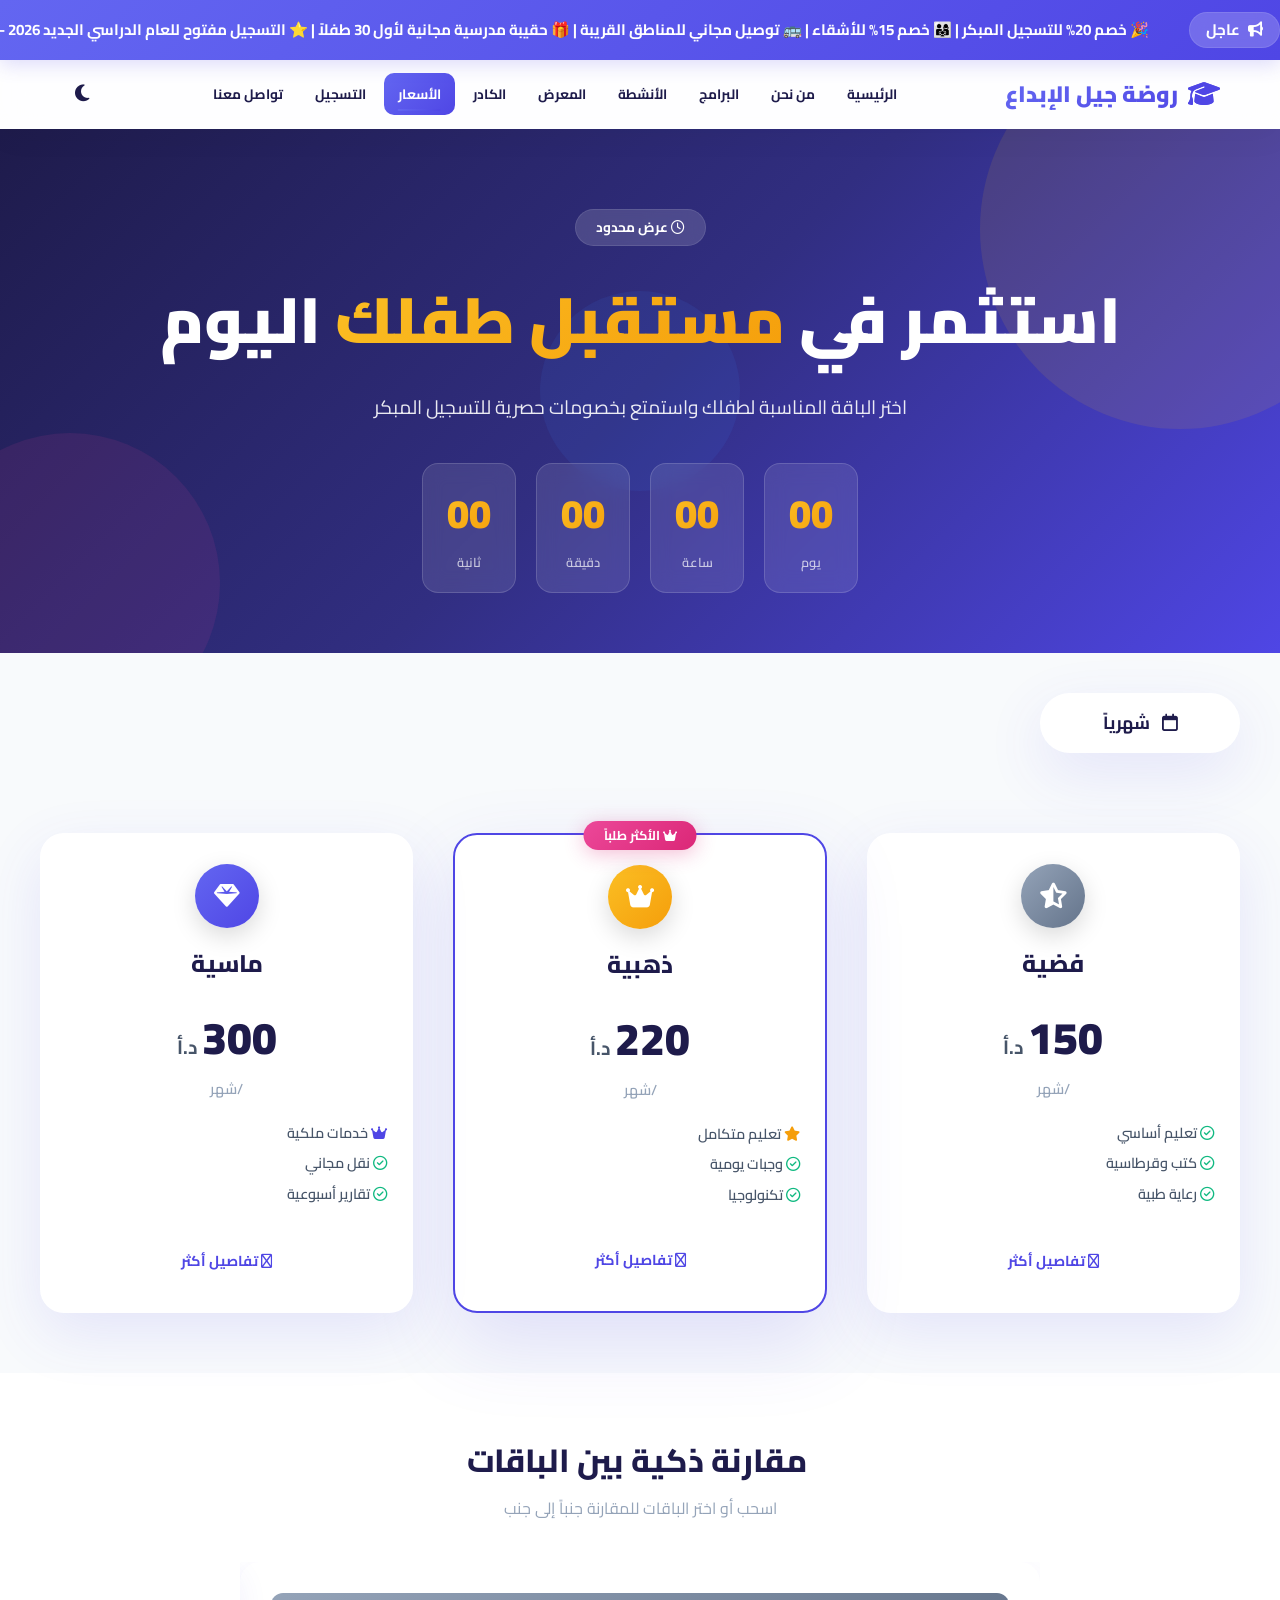
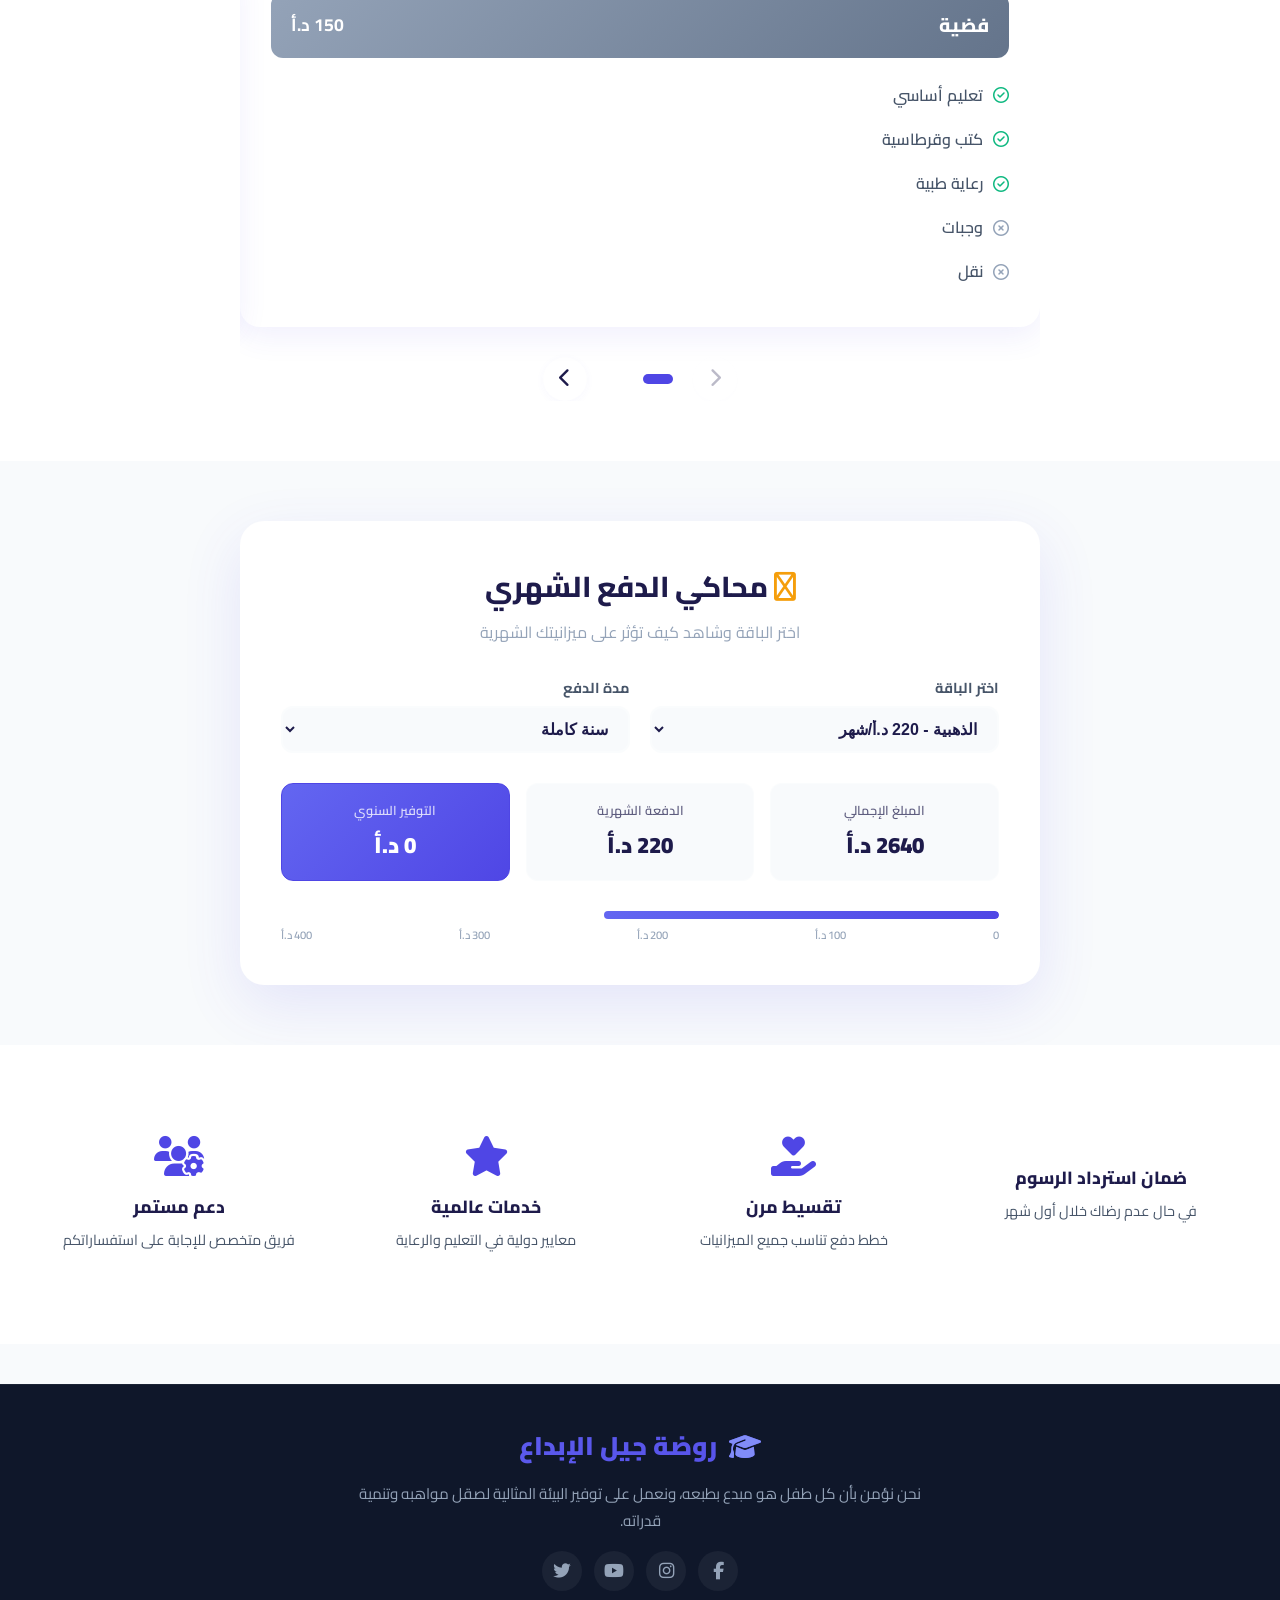
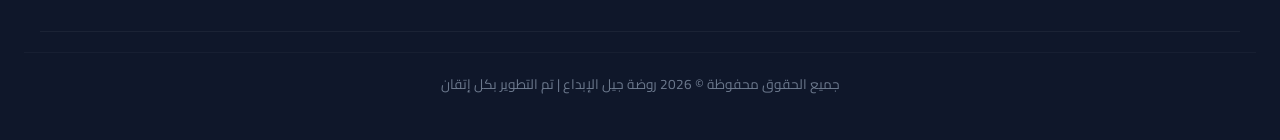
==== pricing.html @ 4a32fa59 "Add staff page with responsive design and interactive features" ====
<!DOCTYPE html>
<html lang="ar" dir="rtl">
<head>
    <meta charset="UTF-8">
    <meta name="viewport" content="width=device-width, initial-scale=1.0">
    <title>الرسوم والأسعار | روضة جيل الإبداع</title>
    <link rel="stylesheet" href="../css/style.css">
    <link rel="stylesheet" href="https://cdnjs.cloudflare.com/ajax/libs/font-awesome/6.4.0/css/all.min.css">
    <link href="https://fonts.googleapis.com/css2?family=Cairo:wght@400;600;700;800;900&display=swap" rel="stylesheet">
    <style>
        /* ====== إعدادات عامة ====== */
        :root {
            --primary-color: #4f46e5;
            --primary-light: #818cf8;
            --primary-dark: #3730a3;
            --primary-gradient: linear-gradient(135deg, #6366f1 0%, #4f46e5 100%);
            --secondary-color: #db2777;
            --secondary-light: #f472b6;
            --secondary-gradient: linear-gradient(135deg, #ec4899 0%, #db2777 100%);
            --accent-color: #f59e0b;
            --accent-light: #fbbf24;
            --success-color: #10b981;
            --bg-primary: #f8fafc;
            --bg-secondary: #ffffff;
            --bg-card: #ffffff;
            --text-primary: #1e1b4b;
            --text-secondary: #475569;
            --text-muted: #94a3b8;
            --glass-border: rgba(255, 255, 255, 0.3);
            --shadow-sm: 0 2px 8px rgba(79, 70, 229, 0.04);
            --shadow-md: 0 10px 30px rgba(79, 70, 229, 0.08);
            --shadow-lg: 0 20px 60px rgba(79, 70, 229, 0.12);
            --shadow-premium: 0 30px 80px rgba(79, 70, 229, 0.15);
        }

        [data-theme="dark"] {
            --bg-primary: #0f172a;
            --bg-secondary: #1e293b;
            --bg-card: #1e293b;
            --text-primary: #f1f5f9;
            --text-secondary: #cbd5e1;
            --text-muted: #94a3b8;
            --glass-border: rgba(255, 255, 255, 0.05);
        }

        * {
            margin: 0;
            padding: 0;
            box-sizing: border-box;
        }

        body {
            font-family: 'Cairo', sans-serif;
            background: var(--bg-primary);
            color: var(--text-primary);
            overflow-x: hidden;
            transition: background 0.3s, color 0.3s;
        }

        .container {
            max-width: 1200px;
            margin: 0 auto;
            padding: 0 20px;
        }

        /* ====== شريط التقدم ====== */
        .progress-container {
            position: fixed;
            top: 0;
            left: 0;
            width: 100%;
            height: 4px;
            background: transparent;
            z-index: 10000;
        }

        .progress-bar {
            height: 100%;
            background: var(--primary-gradient);
            width: 0%;
            transition: width 0.1s ease;
        }

        /* ====== شريط الإعلانات ====== */
        

        /* ====== الهيدر ====== */
        header {
            background: rgba(255, 255, 255, 0.8);
            backdrop-filter: blur(20px);
            border-bottom: 1px solid var(--glass-border);
            position: sticky;
            top: 0;
            z-index: 999;
            padding: 12px 0;
            transition: 0.3s;
        }

        nav {
            display: flex;
            justify-content: space-between;
            align-items: center;
            max-width: 1200px;
            margin: 0 auto;
            padding: 0 20px;
            flex-wrap: wrap;
            gap: 10px;
        }

        .logo {
            font-size: 1.4rem;
            font-weight: 900;
            display: flex;
            align-items: center;
            gap: 10px;
            background: var(--primary-gradient);
            -webkit-background-clip: text;
            -webkit-text-fill-color: transparent;
            background-clip: text;
        }

        .logo i {
            -webkit-text-fill-color: initial;
            color: var(--primary-color);
            font-size: 1.6rem;
        }

        nav ul {
            display: flex;
            list-style: none;
            gap: 4px;
            flex-wrap: wrap;
        }

        nav ul li a {
            text-decoration: none;
            color: var(--text-primary);
            font-weight: 700;
            padding: 8px 14px;
            border-radius: 10px;
            font-size: 0.85rem;
            transition: 0.3s;
        }

        nav ul li a:hover,
        nav ul li a.active {
            background: var(--primary-gradient);
            color: #fff;
        }

        .menu-toggle {
            display: none;
            background: none;
            border: none;
            color: var(--text-primary);
            font-size: 1.5rem;
            cursor: pointer;
            padding: 8px;
        }

        .dark-mode-btn {
            background: none;
            border: none;
            color: var(--text-primary);
            font-size: 1.2rem;
            cursor: pointer;
            padding: 8px 12px;
            border-radius: 50%;
            transition: 0.3s;
        }

        .dark-mode-btn:hover {
            background: rgba(79, 70, 229, 0.1);
        }

        /* ====== هيدر الصفحة ====== */
        .pricing-hero {
            position: relative;
            padding: 80px 24px 60px;
            background: linear-gradient(135deg, #1e1b4b, #312e81, #4f46e5);
            text-align: center;
            color: #fff;
            overflow: hidden;
            min-height: 400px;
            display: flex;
            align-items: center;
            justify-content: center;
        }

        .pricing-hero-content {
            position: relative;
            z-index: 2;
        }

        .hero-badge {
            display: inline-block;
            background: rgba(255, 255, 255, 0.15);
            padding: 6px 20px;
            border-radius: 50px;
            font-size: 0.85rem;
            font-weight: 700;
            backdrop-filter: blur(10px);
            border: 1px solid rgba(255, 255, 255, 0.1);
            margin-bottom: 20px;
        }

        .pricing-hero h1 {
            font-size: clamp(2.5rem, 5vw, 4rem);
            font-weight: 900;
            margin-bottom: 16px;
        }

        .pricing-hero h1 span {
            background: linear-gradient(135deg, #fbbf24, #f59e0b);
            -webkit-background-clip: text;
            -webkit-text-fill-color: transparent;
            background-clip: text;
        }

        .pricing-hero p {
            font-size: 1.2rem;
            opacity: 0.9;
            max-width: 600px;
            margin: 0 auto 40px;
        }

        .countdown-timer {
            display: flex;
            justify-content: center;
            gap: 20px;
            flex-wrap: wrap;
        }

        .timer-unit {
            background: rgba(255, 255, 255, 0.1);
            backdrop-filter: blur(10px);
            border: 1px solid rgba(255, 255, 255, 0.15);
            border-radius: 16px;
            padding: 16px 24px;
            min-width: 80px;
            transition: all 0.3s ease;
        }

        .timer-unit:hover {
            transform: translateY(-4px);
            background: rgba(255, 255, 255, 0.15);
        }

        .timer-number {
            display: block;
            font-size: 2.5rem;
            font-weight: 900;
            background: linear-gradient(135deg, #fbbf24, #f59e0b);
            -webkit-background-clip: text;
            -webkit-text-fill-color: transparent;
            background-clip: text;
        }

        .timer-label {
            font-size: 0.8rem;
            opacity: 0.7;
            font-weight: 600;
        }

        .pricing-hero-shapes {
            position: absolute;
            inset: 0;
            z-index: 1;
            overflow: hidden;
        }

        .shape {
            position: absolute;
            border-radius: 50%;
            opacity: 0.1;
        }

        .shape-1 {
            width: 400px;
            height: 400px;
            background: #fbbf24;
            top: -100px;
            right: -100px;
            animation: floatShape 8s ease-in-out infinite;
        }

        .shape-2 {
            width: 300px;
            height: 300px;
            background: #ec4899;
            bottom: -80px;
            left: -80px;
            animation: floatShape 10s ease-in-out infinite reverse;
        }

        .shape-3 {
            width: 200px;
            height: 200px;
            background: #3b82f6;
            top: 50%;
            left: 50%;
            transform: translate(-50%, -50%);
            animation: floatShape 12s ease-in-out infinite;
        }

        @keyframes floatShape {
            0%, 100% { transform: translate(0, 0) scale(1); }
            50% { transform: translate(30px, -30px) scale(1.1); }
        }

        /* ====== مفتاح 3D ====== */
        .pricing-controls {
            padding: 40px 24px;
            background: var(--bg-primary);
        }

        .controls-wrapper {
            max-width: 1200px;
            margin: 0 auto;
            display: flex;
            justify-content: space-between;
            align-items: center;
            flex-wrap: wrap;
            gap: 30px;
        }

        .toggle-3d-container {
            perspective: 800px;
        }

        .toggle-3d {
            width: 200px;
            height: 60px;
            cursor: pointer;
            transition: transform 0.6s cubic-bezier(0.34, 1.56, 0.64, 1);
            transform-style: preserve-3d;
        }

        .toggle-3d.flipped {
            transform: rotateY(180deg);
        }

        .toggle-3d-inner {
            width: 100%;
            height: 100%;
            position: relative;
            transform-style: preserve-3d;
        }

        .toggle-3d-face {
            position: absolute;
            width: 100%;
            height: 100%;
            backface-visibility: hidden;
            border-radius: 50px;
            display: flex;
            align-items: center;
            justify-content: center;
            gap: 12px;
            font-weight: 700;
            font-size: 1.1rem;
            box-shadow: var(--shadow-lg);
        }

        .toggle-3d-front {
            background: var(--bg-card);
            color: var(--text-primary);
            border: 2px solid var(--glass-border);
        }

        .toggle-3d-back {
            background: var(--primary-gradient);
            color: #fff;
            transform: rotateY(180deg);
        }

        .save-badge-3d {
            background: rgba(255, 255, 255, 0.2);
            padding: 2px 12px;
            border-radius: 50px;
            font-size: 0.7rem;
            font-weight: 700;
        }

        .ai-recommendation {
            display: flex;
            align-items: center;
            gap: 16px;
            background: var(--bg-card);
            padding: 16px 24px;
            border-radius: 50px;
            box-shadow: var(--shadow-md);
            border: 1px solid var(--glass-border);
            animation: pulseGlow 2s ease-in-out infinite;
        }

        @keyframes pulseGlow {
            0%, 100% { box-shadow: 0 0 20px rgba(79, 70, 229, 0.1); }
            50% { box-shadow: 0 0 40px rgba(79, 70, 229, 0.2); }
        }

        .ai-icon {
            width: 44px;
            height: 44px;
            background: var(--primary-gradient);
            border-radius: 50%;
            display: flex;
            align-items: center;
            justify-content: center;
            color: #fff;
            font-size: 1.2rem;
            flex-shrink: 0;
        }

        .ai-text {
            display: flex;
            flex-direction: column;
        }

        .ai-label {
            font-size: 0.75rem;
            color: var(--text-muted);
            font-weight: 600;
        }

        .ai-plan {
            font-size: 1.1rem;
            font-weight: 800;
            color: var(--primary-color);
        }

        .ai-reason {
            font-size: 0.85rem;
            color: var(--text-secondary);
        }

        /* ====== بطاقات 3D ====== */
        .pricing-cards-3d {
            padding: 40px 24px 60px;
            background: var(--bg-primary);
        }

        .pricing-grid-3d {
            max-width: 1200px;
            margin: 0 auto;
            display: grid;
            grid-template-columns: repeat(auto-fit, minmax(300px, 1fr));
            gap: 40px;
        }

        .pricing-card-3d {
            perspective: 1000px;
            height: 480px;
            position: relative;
        }

        .pricing-card-3d.featured-3d {
            transform: translateY(-20px);
        }

        .featured-3d-badge {
            position: absolute;
            top: -12px;
            left: 50%;
            transform: translateX(-50%);
            background: var(--secondary-gradient);
            color: #fff;
            padding: 4px 20px;
            border-radius: 50px;
            font-size: 0.8rem;
            font-weight: 700;
            z-index: 10;
            white-space: nowrap;
            box-shadow: 0 4px 20px rgba(219, 39, 119, 0.3);
        }

        .card-3d-inner {
            width: 100%;
            height: 100%;
            position: relative;
            transition: transform 0.8s cubic-bezier(0.34, 1.56, 0.64, 1);
            transform-style: preserve-3d;
        }

        .pricing-card-3d.flipped-3d .card-3d-inner {
            transform: rotateY(180deg);
        }

        .card-3d-front, .card-3d-back {
            position: absolute;
            width: 100%;
            height: 100%;
            backface-visibility: hidden;
            border-radius: 24px;
            padding: 30px 25px;
            background: var(--bg-card);
            box-shadow: var(--shadow-lg);
            border: 1px solid var(--glass-border);
            display: flex;
            flex-direction: column;
            overflow-y: auto;
        }

        .card-3d-front::-webkit-scrollbar,
        .card-3d-back::-webkit-scrollbar {
            width: 4px;
        }

        .card-3d-front::-webkit-scrollbar-track,
        .card-3d-back::-webkit-scrollbar-track {
            background: transparent;
        }

        .card-3d-front::-webkit-scrollbar-thumb,
        .card-3d-back::-webkit-scrollbar-thumb {
            background: var(--primary-color);
            border-radius: 10px;
        }

        .card-3d-back {
            transform: rotateY(180deg);
            background: var(--bg-card);
        }

        .pricing-card-3d.featured-3d .card-3d-front,
        .pricing-card-3d.featured-3d .card-3d-back {
            border: 2px solid var(--primary-color);
            box-shadow: var(--shadow-premium);
        }

        .card-header {
            text-align: center;
        }

        .card-icon {
            width: 64px;
            height: 64px;
            border-radius: 50%;
            display: flex;
            align-items: center;
            justify-content: center;
            font-size: 1.6rem;
            color: #fff;
            margin: 0 auto 16px;
            box-shadow: 0 8px 25px rgba(0, 0, 0, 0.15);
            flex-shrink: 0;
        }

        .card-header h3 {
            font-size: 1.5rem;
            font-weight: 800;
        }

        .card-price {
            margin: 16px 0 8px;
        }

        .price-number {
            font-size: 2.8rem;
            font-weight: 900;
            color: var(--text-primary);
        }

        .price-currency {
            font-size: 1.2rem;
            font-weight: 700;
            color: var(--text-secondary);
        }

        .price-period {
            display: block;
            font-size: 0.9rem;
            color: var(--text-muted);
            font-weight: 600;
        }

        .card-save-badge {
            display: none;
            background: rgba(16, 185, 129, 0.1);
            color: var(--success-color);
            padding: 4px 16px;
            border-radius: 50px;
            font-size: 0.8rem;
            font-weight: 700;
            margin-top: 4px;
        }

        .card-features-preview {
            display: flex;
            flex-direction: column;
            gap: 6px;
            padding: 12px 0;
        }

        .card-features-preview span {
            font-size: 0.9rem;
            color: var(--text-secondary);
            font-weight: 600;
        }

        .card-expand-btn, .card-collapse-btn {
            background: none;
            border: none;
            color: var(--primary-color);
            font-weight: 700;
            padding: 8px;
            cursor: pointer;
            transition: all 0.3s ease;
            font-size: 0.9rem;
            margin-top: auto;
        }

        .card-expand-btn:hover, .card-collapse-btn:hover {
            color: var(--secondary-color);
        }

        .card-back-content {
            display: flex;
            flex-direction: column;
            height: 100%;
            justify-content: space-between;
        }

        .card-back-content h4 {
            font-size: 1.1rem;
            font-weight: 800;
            margin-bottom: 12px;
        }

        .card-features-full {
            list-style: none;
            flex-grow: 1;
        }

        .card-features-full li {
            padding: 6px 0;
            display: flex;
            align-items: center;
            gap: 10px;
            font-size: 0.9rem;
            color: var(--text-secondary);
            font-weight: 600;
        }

        .card-features-full li i {
            color: var(--success-color);
            font-size: 1rem;
            flex-shrink: 0;
        }

        .card-features-full li.unavailable {
            opacity: 0.5;
        }

        .card-features-full li.unavailable i {
            color: var(--text-muted);
        }

        .btn-3d {
            display: inline-block;
            padding: 12px 24px;
            border-radius: 50px;
            font-weight: 700;
            text-decoration: none;
            text-align: center;
            transition: all 0.3s ease;
            border: none;
            cursor: pointer;
            width: 100%;
            margin-top: 12px;
        }

        .btn-3d-primary {
            background: var(--primary-gradient);
            color: #fff;
            box-shadow: 0 8px 25px rgba(79, 70, 229, 0.3);
        }

        .btn-3d-primary:hover {
            transform: translateY(-3px);
            box-shadow: 0 12px 35px rgba(79, 70, 229, 0.4);
        }

        .btn-3d-secondary {
            background: var(--bg-primary);
            color: var(--text-primary);
            border: 2px solid var(--glass-border);
        }

        .btn-3d-secondary:hover {
            border-color: var(--primary-color);
            transform: translateY(-3px);
        }

        /* ====== نظام المقارنة ====== */
        .smart-comparison {
            padding: 60px 24px;
            background: var(--bg-secondary);
            overflow: hidden;
        }

        .comparison-title {
            font-size: 2rem;
            font-weight: 800;
            text-align: center;
            margin-bottom: 8px;
        }

        .comparison-subtitle {
            text-align: center;
            color: var(--text-muted);
            margin-bottom: 40px;
        }

        .comparison-slider {
            max-width: 800px;
            margin: 0 auto;
            overflow: hidden;
            position: relative;
        }

        .comparison-track {
            display: flex;
            transition: transform 0.5s cubic-bezier(0.34, 1.56, 0.64, 1);
            will-change: transform;
        }

        .comparison-card {
            min-width: 100%;
            padding: 30px;
            background: var(--bg-card);
            border-radius: 20px;
            box-shadow: var(--shadow-md);
            border: 1px solid var(--glass-border);
            transition: all 0.5s ease;
            flex-shrink: 0;
            max-height: 450px;
            overflow-y: auto !important;
            -webkit-overflow-scrolling: touch !important;
            scroll-behavior: smooth !important;
            min-height: 350px;
        }

        .comparison-card::-webkit-scrollbar {
            width: 6px !important;
            background: transparent !important;
        }

        .comparison-card::-webkit-scrollbar-track {
            background: transparent !important;
            border-radius: 10px !important;
        }

        .comparison-card::-webkit-scrollbar-thumb {
            background: var(--primary-color) !important;
            border-radius: 10px !important;
        }

        .comparison-card::-webkit-scrollbar-thumb:hover {
            background: var(--secondary-color) !important;
        }

        .comparison-card {
            scrollbar-width: thin !important;
            scrollbar-color: var(--primary-color) transparent !important;
        }

        .comparison-card.featured-comp {
            border: 2px solid var(--primary-color);
        }

        .comp-header {
            padding: 16px 20px;
            border-radius: 12px;
            color: #fff;
            display: flex;
            justify-content: space-between;
            align-items: center;
            margin-bottom: 16px;
        }

        .comp-header h4 {
            font-size: 1.2rem;
            font-weight: 800;
        }

        .comp-price {
            font-size: 1.1rem;
            font-weight: 700;
        }

        .comp-features {
            list-style: none;
        }

        .comp-features li {
            padding: 8px 0;
            display: flex;
            align-items: center;
            gap: 10px;
            font-weight: 600;
            color: var(--text-secondary);
            border-bottom: 1px solid var(--glass-border);
        }

        .comp-features li:last-child {
            border-bottom: none;
        }

        .comp-features li .fa-circle-check {
            color: var(--success-color);
        }

        .comp-features li .fa-circle-xmark {
            color: var(--text-muted);
        }

        .comparison-nav {
            display: flex;
            justify-content: center;
            align-items: center;
            gap: 20px;
            margin-top: 30px;
        }

        .comp-nav-btn {
            width: 44px;
            height: 44px;
            border-radius: 50%;
            border: none;
            background: var(--bg-card);
            color: var(--text-primary);
            font-size: 1.2rem;
            cursor: pointer;
            transition: all 0.3s ease;
            box-shadow: var(--shadow-sm);
            border: 1px solid var(--glass-border);
            display: flex;
            align-items: center;
            justify-content: center;
        }

        .comp-nav-btn:hover {
            background: var(--primary-gradient);
            color: #fff;
            transform: scale(1.05);
        }

        .comp-nav-btn:disabled {
            opacity: 0.3;
            cursor: not-allowed !important;
            transform: none !important;
        }

        .comp-nav-btn:disabled:hover {
            background: var(--bg-card) !important;
            color: var(--text-muted) !important;
            transform: none !important;
        }

        .comp-dots {
            display: flex;
            gap: 8px;
            align-items: center;
        }

        .comp-dot {
            width: 10px;
            height: 10px;
            border-radius: 50%;
            background: var(--glass-border);
            cursor: pointer;
            transition: all 0.3s ease;
        }

        .comp-dot.active {
            background: var(--primary-color);
            width: 30px;
            border-radius: 10px;
        }

        /* ====== محاكي الدفع ====== */
        .payment-simulator {
            padding: 60px 24px;
            background: var(--bg-primary);
        }

        .simulator-wrapper {
            max-width: 800px;
            margin: 0 auto;
            background: var(--bg-card);
            padding: 40px;
            border-radius: 24px;
            box-shadow: var(--shadow-lg);
            border: 1px solid var(--glass-border);
        }

        .simulator-wrapper h2 {
            font-size: 1.8rem;
            font-weight: 800;
            text-align: center;
            margin-bottom: 8px;
        }

        .simulator-wrapper>p {
            text-align: center;
            color: var(--text-muted);
            margin-bottom: 30px;
        }

        .simulator-controls {
            display: grid;
            grid-template-columns: 1fr 1fr;
            gap: 20px;
            margin-bottom: 30px;
        }

        .sim-select label {
            display: block;
            font-weight: 700;
            font-size: 0.9rem;
            color: var(--text-secondary);
            margin-bottom: 6px;
        }

        .sim-select select {
            width: 100%;
            padding: 12px 16px;
            border-radius: 12px;
            border: 2px solid var(--glass-border);
            background: var(--bg-primary);
            color: var(--text-primary);
            font-weight: 600;
            font-size: 1rem;
            cursor: pointer;
            transition: all 0.3s ease;
        }

        .sim-select select:focus {
            border-color: var(--primary-color);
            outline: none;
        }

        .simulator-result {
            display: grid;
            grid-template-columns: repeat(3, 1fr);
            gap: 16px;
            margin-bottom: 30px;
        }

        .sim-result-card {
            padding: 16px;
            background: var(--bg-primary);
            border-radius: 12px;
            text-align: center;
            border: 1px solid var(--glass-border);
            transition: all 0.3s ease;
        }

        .sim-result-card:hover {
            transform: translateY(-4px);
        }

        .sim-result-card.highlight {
            background: var(--primary-gradient);
            color: #fff;
            border-color: var(--primary-color);
        }

        .sim-label {
            display: block;
            font-size: 0.8rem;
            font-weight: 600;
            opacity: 0.7;
            margin-bottom: 4px;
        }

        .sim-result-card.highlight .sim-label {
            opacity: 0.8;
        }

        .sim-total, .sim-monthly, .sim-save {
            font-size: 1.4rem;
            font-weight: 900;
        }

        .simulator-bar {
            margin-top: 20px;
        }

        .sim-bar-track {
            height: 8px;
            background: var(--glass-border);
            border-radius: 10px;
            overflow: hidden;
            position: relative;
        }

        .sim-bar-fill {
            height: 100%;
            background: var(--primary-gradient);
            border-radius: 10px;
            transition: width 0.8s cubic-bezier(0.34, 1.56, 0.64, 1);
        }

        .sim-bar-labels {
            display: flex;
            justify-content: space-between;
            margin-top: 6px;
            font-size: 0.7rem;
            color: var(--text-muted);
            font-weight: 600;
        }

        /* ====== قسم الثقة ====== */
        .trust-section {
            padding: 60px 24px;
            background: var(--bg-secondary);
        }

        .trust-grid {
            max-width: 1200px;
            margin: 0 auto;
            display: grid;
            grid-template-columns: repeat(auto-fit, minmax(220px, 1fr));
            gap: 30px;
        }

        .trust-item {
            text-align: center;
            padding: 30px 20px;
            background: var(--bg-card);
            border-radius: 20px;
            border: 1px solid var(--glass-border);
            transition: all 0.4s ease;
        }

        .trust-item:hover {
            transform: translateY(-6px);
            box-shadow: var(--shadow-lg);
        }

        .trust-item i {
            font-size: 2.5rem;
            color: var(--primary-color);
            margin-bottom: 16px;
        }

        .trust-item h4 {
            font-size: 1.1rem;
            font-weight: 800;
            margin-bottom: 6px;
        }

        .trust-item p {
            color: var(--text-secondary);
            font-size: 0.9rem;
        }

        /* ====== الفوتر ====== */
        footer {
            background: #0f172a;
            color: #94a3b8;
            padding: 40px 24px 20px;
            margin-top: 40px;
        }

        .footer-content {
            max-width: 1200px;
            margin: 0 auto;
            text-align: center;
        }

        .footer-logo {
            font-size: 1.6rem;
            font-weight: 900;
            display: flex;
            align-items: center;
            justify-content: center;
            gap: 12px;
            background: var(--primary-gradient);
            -webkit-background-clip: text;
            -webkit-text-fill-color: transparent;
            background-clip: text;
            margin-bottom: 12px;
        }

        .footer-logo i {
            -webkit-text-fill-color: initial;
            color: var(--primary-light);
        }

        .footer-content p {
            max-width: 600px;
            margin: 0 auto 16px;
            font-size: 0.95rem;
        }

        .social-links {
            display: flex;
            justify-content: center;
            gap: 12px;
        }

        .social-links a {
            width: 40px;
            height: 40px;
            border-radius: 50%;
            background: rgba(255, 255, 255, 0.05);
            display: flex;
            align-items: center;
            justify-content: center;
            color: #94a3b8;
            transition: 0.3s;
            text-decoration: none;
        }

        .social-links a:hover {
            background: var(--primary-gradient);
            color: #fff;
            transform: translateY(-4px);
        }

        .footer-bottom {
            text-align: center;
            padding-top: 20px;
            border-top: 1px solid rgba(255, 255, 255, 0.05);
            margin-top: 20px;
            font-size: 0.85rem;
            opacity: 0.7;
        }

        /* ====== تجاوب ====== */
        @media (max-width: 992px) {
            .pricing-card-3d.featured-3d {
                transform: none;
            }
            .simulator-result {
                grid-template-columns: 1fr;
            }
            .simulator-controls {
                grid-template-columns: 1fr;
            }
            .controls-wrapper {
                flex-direction: column;
                align-items: center;
            }
            .ai-recommendation {
                width: 100%;
                justify-content: center;
            }
        }

        @media (max-width: 768px) {
            .menu-toggle {
                display: block;
            }
            nav ul {
                display: none;
                flex-direction: column;
                width: 100%;
                padding-top: 16px;
                border-top: 1px solid var(--glass-border);
            }
            nav ul.open {
                display: flex;
            }
            nav ul li a {
                padding: 10px 20px;
                width: 100%;
                text-align: center;
            }
            .pricing-hero {
                padding: 60px 16px 40px;
                min-height: 320px;
            }
            .countdown-timer {
                gap: 10px;
            }
            .timer-unit {
                padding: 12px 16px;
                min-width: 60px;
            }
            .timer-number {
                font-size: 1.8rem;
            }
            .pricing-grid-3d {
                grid-template-columns: 1fr;
                max-width: 400px;
                margin: 0 auto;
            }
            .pricing-card-3d {
                height: 440px;
            }
            .card-3d-front, .card-3d-back {
                padding: 24px 20px;
            }
            .price-number {
                font-size: 2.2rem;
            }
            .simulator-wrapper {
                padding: 24px 16px;
            }
            .comparison-card {
                padding: 20px;
                max-height: 400px;
            }
            .trust-grid {
                grid-template-columns: 1fr 1fr;
            }
        }

        @media (max-width: 480px) {
            .pricing-hero h1 {
                font-size: 1.8rem;
            }
            .timer-unit {
                padding: 8px 12px;
                min-width: 50px;
            }
            .timer-number {
                font-size: 1.4rem;
            }
            .timer-label {
                font-size: 0.6rem;
            }
            .toggle-3d {
                width: 160px;
                height: 50px;
            }
            .toggle-3d-face {
                font-size: 0.9rem;
            }
            .pricing-card-3d {
                height: 420px;
            }
            .card-3d-front, .card-3d-back {
                padding: 20px 16px;
            }
            .price-number {
                font-size: 1.8rem;
            }
            .trust-grid {
                grid-template-columns: 1fr;
            }
            .featured-3d-badge {
                font-size: 0.7rem;
                padding: 3px 14px;
                top: -10px;
            }
            .comparison-card {
                padding: 16px;
                max-height: 350px;
            }
            .comp-header {
                flex-direction: column;
                gap: 8px;
                text-align: center;
            }
            .comparison-nav {
                gap: 12px;
            }
            .comp-nav-btn {
                width: 36px;
                height: 36px;
                font-size: 1rem;
            }
        }

        /* ====== الوضع الليلي ====== */
        [data-theme="dark"] .card-3d-front,
        [data-theme="dark"] .card-3d-back {
            background: var(--bg-card);
            border-color: var(--glass-border);
        }
        [data-theme="dark"] .comparison-card {
            background: var(--bg-card);
            border-color: var(--glass-border);
        }
        [data-theme="dark"] .simulator-wrapper {
            background: var(--bg-card);
            border-color: var(--glass-border);
        }
        [data-theme="dark"] .ai-recommendation {
            background: var(--bg-card);
            border-color: var(--glass-border);
        }
        [data-theme="dark"] .trust-item {
            background: var(--bg-card);
            border-color: var(--glass-border);
        }
        [data-theme="dark"] .comparison-card.featured-comp {
            border-color: var(--primary-color);
        }
        [data-theme="dark"] .pricing-card-3d.featured-3d .card-3d-front,
        [data-theme="dark"] .pricing-card-3d.featured-3d .card-3d-back {
            border-color: var(--primary-color);
        }
        [data-theme="dark"] header {
            background: rgba(15, 23, 42, 0.85);
        }
        .comparison-track {
    display: flex;
    transition: transform 0.5s cubic-bezier(0.34, 1.56, 0.64, 1);
    will-change: transform;
}

.comparison-card {
    min-width: 100%;
    flex-shrink: 0;
}
     /* ====== إصلاح شريط الإعلانات ====== */
    .urgent-ticker-text {
        animation: tickerLoop 25s linear infinite;
    }
@keyframes tickerLoop {
    0% { transform: translateX(-100%); }
    100% { transform: translateX(100%); }
}
    .announcement-text i {
        margin-left: 4px;
    }
     </style>
</head>
<body>

    <div class="progress-container">
        <div class="progress-bar" id="progressBar"></div>
    </div>

    <div class="urgent-ticker-container" role="alert" aria-live="assertive">
        <div class="urgent-ticker-text">
            <span class="urgent-badge"><i class="fa-solid fa-bullhorn"></i> عاجل</span>
            <span class="announcement-text">
                🎉 خصم 20% للتسجيل المبكر | 👨‍👩‍👧 خصم 15% للأشقاء | 🚌 توصيل مجاني للمناطق القريبة | 🎁 حقيبة مدرسية مجانية لأول 30 طفلاً | ⭐ التسجيل مفتوح للعام الدراسي الجديد 2026 - 2027
            </span>
        </div>
    </div>

    <header>
        <nav>
            <div class="logo">
                <i class="fa-solid fa-graduation-cap"></i>
                <span>روضة جيل الإبداع</span>
            </div>
            <button class="menu-toggle" id="menuToggle" aria-label="فتح القائمة">
                <i class="fas fa-bars"></i>
            </button>
            <ul id="navMenu">
                <li><a href="index.html">الرئيسية</a></li>
                <li><a href="about.html">من نحن</a></li>
                <li><a href="programs.html">البرامج</a></li>
                <li><a href="activities.html">الأنشطة</a></li>
                <li><a href="gallery.html">المعرض</a></li>
                <li><a href="staff.html">الكادر</a></li>
                <li><a href="pricing.html" class="active">الأسعار</a></li>
                <li><a href="registration.html">التسجيل</a></li>
                <li><a href="contact.html">تواصل معنا</a></li>
            </ul>
            <button id="darkModeToggle" class="dark-mode-btn" aria-label="تبديل الوضع الليلي">
                <i class="fas fa-moon"></i>
            </button>
        </nav>
    </header>

    <main>
        <!-- ====== هيدر مبتكر مع مؤقت ====== -->
        <section class="pricing-hero">
            <div class="pricing-hero-content">
                <span class="hero-badge"><i class="fa-regular fa-clock"></i> عرض محدود</span>
                <h1>استثمر في <span>مستقبل طفلك</span> اليوم</h1>
                <p>اختر الباقة المناسبة لطفلك واستمتع بخصومات حصرية للتسجيل المبكر</p>
                <div class="countdown-timer" id="countdownTimer">
                    <div class="timer-unit">
                        <span class="timer-number" id="days">00</span>
                        <span class="timer-label">يوم</span>
                    </div>
                    <div class="timer-unit">
                        <span class="timer-number" id="hours">00</span>
                        <span class="timer-label">ساعة</span>
                    </div>
                    <div class="timer-unit">
                        <span class="timer-number" id="minutes">00</span>
                        <span class="timer-label">دقيقة</span>
                    </div>
                    <div class="timer-unit">
                        <span class="timer-number" id="seconds">00</span>
                        <span class="timer-label">ثانية</span>
                    </div>
                </div>
            </div>
            <div class="pricing-hero-shapes">
                <div class="shape shape-1"></div>
                <div class="shape shape-2"></div>
                <div class="shape shape-3"></div>
            </div>
        </section>

        <!-- ====== مفتاح 3D ====== -->
        <section class="pricing-controls">
            <div class="controls-wrapper">
                <div class="toggle-3d-container">
                    <div class="toggle-3d" id="pricingToggle3D">
                        <div class="toggle-3d-inner">
                            <div class="toggle-3d-face toggle-3d-front">
                                <i class="fa-regular fa-calendar"></i>
                                <span>شهرياً</span>
                            </div>
                            <div class="toggle-3d-face toggle-3d-back">
                                <i class="fa-regular fa-calendar-circle-plus"></i>
                                <span>سنوياً</span>
                                <span class="save-badge-3d">وفر 15%</span>
                            </div>
                        </div>
                    </div>
                </div>

               
            </div>
        </section>

        <!-- ====== بطاقات الأسعار ====== -->
        <section class="pricing-cards-3d">
            <div class="pricing-grid-3d">

                <!-- الباقة الفضية -->
                <div class="pricing-card-3d" data-plan="silver">
                    <div class="card-3d-inner">
                        <div class="card-3d-front">
                            <div class="card-header">
                                <div class="card-icon" style="background: linear-gradient(135deg, #94a3b8, #64748b);">
                                    <i class="fa-solid fa-star-half-stroke"></i>
                                </div>
                                <h3>فضية</h3>
                                <div class="card-price">
                                    <span class="price-number" data-monthly="150" data-yearly="1530">150</span>
                                    <span class="price-currency">د.أ</span>
                                    <span class="price-period" data-monthly="/شهر" data-yearly="/سنة">/شهر</span>
                                </div>
                                <div class="card-save-badge" style="display:none;">
                                    <i class="fa-regular fa-circle-check"></i> وفر 270 د.أ
                                </div>
                            </div>
                            <div class="card-features-preview">
                                <span><i class="fa-regular fa-circle-check" style="color:var(--success-color);"></i> تعليم أساسي</span>
                                <span><i class="fa-regular fa-circle-check" style="color:var(--success-color);"></i> كتب وقرطاسية</span>
                                <span><i class="fa-regular fa-circle-check" style="color:var(--success-color);"></i> رعاية طبية</span>
                            </div>
                            <button class="card-expand-btn" data-plan="silver">
                                <i class="fa-regular fa-chevron-down"></i> تفاصيل أكثر
                            </button>
                        </div>
                        <div class="card-3d-back">
                            <div class="card-back-content">
                                <h4>جميع المميزات</h4>
                                <ul class="card-features-full">
                                    <li><i class="fa-regular fa-circle-check"></i> البرنامج التعليمي الأساسي</li>
                                    <li><i class="fa-regular fa-circle-check"></i> الكتب والقرطاسية المدرسية</li>
                                    <li><i class="fa-regular fa-circle-check"></i> الرعاية الطبية الدورية</li>
                                    <li class="unavailable"><i class="fa-regular fa-circle-xmark"></i> وجبات غذائية</li>
                                    <li class="unavailable"><i class="fa-regular fa-circle-xmark"></i> خدمة النقل</li>
                                </ul>
                                <a href="registration.html" class="btn-3d btn-3d-secondary">اختر الباقة</a>
                                <button class="card-collapse-btn"><i class="fa-regular fa-chevron-up"></i> طي</button>
                            </div>
                        </div>
                    </div>
                </div>

                <!-- الباقة الذهبية -->
                <div class="pricing-card-3d featured-3d" data-plan="gold">
                    <div class="featured-3d-badge">
                        <i class="fa-solid fa-crown"></i> الأكثر طلباً
                    </div>
                    <div class="card-3d-inner">
                        <div class="card-3d-front">
                            <div class="card-header">
                                <div class="card-icon" style="background: linear-gradient(135deg, #fbbf24, #f59e0b);">
                                    <i class="fa-solid fa-crown"></i>
                                </div>
                                <h3>ذهبية</h3>
                                <div class="card-price">
                                    <span class="price-number" data-monthly="220" data-yearly="2244">220</span>
                                    <span class="price-currency">د.أ</span>
                                    <span class="price-period" data-monthly="/شهر" data-yearly="/سنة">/شهر</span>
                                </div>
                                <div class="card-save-badge" style="display:none;">
                                    <i class="fa-regular fa-circle-check"></i> وفر 396 د.أ
                                </div>
                            </div>
                            <div class="card-features-preview">
                                <span><i class="fa-solid fa-star" style="color:var(--accent-color);"></i> تعليم متكامل</span>
                                <span><i class="fa-regular fa-circle-check" style="color:var(--success-color);"></i> وجبات يومية</span>
                                <span><i class="fa-regular fa-circle-check" style="color:var(--success-color);"></i> تكنولوجيا</span>
                            </div>
                            <button class="card-expand-btn" data-plan="gold">
                                <i class="fa-regular fa-chevron-down"></i> تفاصيل أكثر
                            </button>
                        </div>
                        <div class="card-3d-back">
                            <div class="card-back-content">
                                <h4>جميع المميزات</h4>
                                <ul class="card-features-full">
                                    <li><i class="fa-regular fa-circle-check"></i> تعليم أساسي ومتقدم</li>
                                    <li><i class="fa-regular fa-circle-check"></i> كتب + حقيبة مدرسية</li>
                                    <li><i class="fa-regular fa-circle-check"></i> وجبات صحية يومياً</li>
                                    <li><i class="fa-regular fa-circle-check"></i> حصص تكنولوجيا وبرمجة</li>
                                    <li><i class="fa-regular fa-circle-check"></i> رعاية طبية شاملة</li>
                                </ul>
                                <a href="registration.html" class="btn-3d btn-3d-primary">
                                    <i class="fa-solid fa-arrow-left"></i> سجل الآن
                                </a>
                                <button class="card-collapse-btn"><i class="fa-regular fa-chevron-up"></i> طي</button>
                            </div>
                        </div>
                    </div>
                </div>

                <!-- الباقة الماسية -->
                <div class="pricing-card-3d" data-plan="diamond">
                    <div class="card-3d-inner">
                        <div class="card-3d-front">
                            <div class="card-header">
                                <div class="card-icon" style="background: linear-gradient(135deg, #6366f1, #4f46e5);">
                                    <i class="fa-solid fa-gem"></i>
                                </div>
                                <h3>ماسية</h3>
                                <div class="card-price">
                                    <span class="price-number" data-monthly="300" data-yearly="3060">300</span>
                                    <span class="price-currency">د.أ</span>
                                    <span class="price-period" data-monthly="/شهر" data-yearly="/سنة">/شهر</span>
                                </div>
                                <div class="card-save-badge" style="display:none;">
                                    <i class="fa-regular fa-circle-check"></i> وفر 540 د.أ
                                </div>
                            </div>
                            <div class="card-features-preview">
                                <span><i class="fa-solid fa-crown" style="color:var(--primary-color);"></i> خدمات ملكية</span>
                                <span><i class="fa-regular fa-circle-check" style="color:var(--success-color);"></i> نقل مجاني</span>
                                <span><i class="fa-regular fa-circle-check" style="color:var(--success-color);"></i> تقارير أسبوعية</span>
                            </div>
                            <button class="card-expand-btn" data-plan="diamond">
                                <i class="fa-regular fa-chevron-down"></i> تفاصيل أكثر
                            </button>
                        </div>
                        <div class="card-3d-back">
                            <div class="card-back-content">
                                <h4>جميع المميزات</h4>
                                <ul class="card-features-full">
                                    <li><i class="fa-regular fa-circle-check"></i> جميع ميزات الذهبية</li>
                                    <li><i class="fa-regular fa-circle-check"></i> نقل مجاني بالحافلات</li>
                                    <li><i class="fa-regular fa-circle-check"></i> ورش فنية وسباحة</li>
                                    <li><i class="fa-regular fa-circle-check"></i> تقارير سلوكية أسبوعية</li>
                                    <li><i class="fa-regular fa-circle-check"></i> أولوية الرحلات</li>
                                </ul>
                                <a href="registration.html" class="btn-3d btn-3d-secondary">اختر الباقة</a>
                                <button class="card-collapse-btn"><i class="fa-regular fa-chevron-up"></i> طي</button>
                            </div>
                        </div>
                    </div>
                </div>
            </div>
        </section>

        <!-- ====== نظام المقارنة ====== -->
        <section class="smart-comparison">
            <h2 class="comparison-title">
                <i class="fa-regular fa-chart-scatter" style="color:var(--primary-color);"></i> مقارنة ذكية بين الباقات
            </h2>
            <p class="comparison-subtitle">اسحب أو اختر الباقات للمقارنة جنباً إلى جنب</p>

            <div class="comparison-slider">
                <div class="comparison-track" id="comparisonTrack">
                    <div class="comparison-card" data-plan="silver">
                        <div class="comp-header" style="background: linear-gradient(135deg, #94a3b8, #64748b);">
                            <h4>فضية</h4>
                            <span class="comp-price">150 د.أ</span>
                        </div>
                        <ul class="comp-features">
                            <li><i class="fa-regular fa-circle-check"></i> تعليم أساسي</li>
                            <li><i class="fa-regular fa-circle-check"></i> كتب وقرطاسية</li>
                            <li><i class="fa-regular fa-circle-check"></i> رعاية طبية</li>
                            <li><i class="fa-regular fa-circle-xmark"></i> وجبات</li>
                            <li><i class="fa-regular fa-circle-xmark"></i> نقل</li>
                        </ul>
                    </div>
                    <div class="comparison-card featured-comp" data-plan="gold">
                        <div class="comp-header" style="background: linear-gradient(135deg, #fbbf24, #f59e0b);">
                            <h4>ذهبية <i class="fa-solid fa-star" style="font-size:0.8rem;"></i></h4>
                            <span class="comp-price">220 د.أ</span>
                        </div>
                        <ul class="comp-features">
                            <li><i class="fa-regular fa-circle-check"></i> تعليم متكامل</li>
                            <li><i class="fa-regular fa-circle-check"></i> كتب + حقيبة</li>
                            <li><i class="fa-regular fa-circle-check"></i> وجبات يومية</li>
                            <li><i class="fa-regular fa-circle-check"></i> تكنولوجيا</li>
                            <li><i class="fa-regular fa-circle-check"></i> رعاية شاملة</li>
                        </ul>
                    </div>
                    <div class="comparison-card" data-plan="diamond">
                        <div class="comp-header" style="background: linear-gradient(135deg, #6366f1, #4f46e5);">
                            <h4>ماسية</h4>
                            <span class="comp-price">300 د.أ</span>
                        </div>
                        <ul class="comp-features">
                            <li><i class="fa-regular fa-circle-check"></i> جميع ميزات الذهبية</li>
                            <li><i class="fa-regular fa-circle-check"></i> نقل مجاني</li>
                            <li><i class="fa-regular fa-circle-check"></i> ورش فنية</li>
                            <li><i class="fa-regular fa-circle-check"></i> تقارير أسبوعية</li>
                            <li><i class="fa-regular fa-circle-check"></i> أولوية الرحلات</li>
                        </ul>
                    </div>
                </div>
                <div class="comparison-nav">
                    <button class="comp-nav-btn" data-dir="prev" id="compPrev"><i class="fa-solid fa-chevron-right"></i></button>
                    <div class="comp-dots" id="compDots">
                        <span class="comp-dot active" data-index="0"></span>
                        <span class="comp-dot" data-index="1"></span>
                        <span class="comp-dot" data-index="2"></span>
                    </div>
                    <button class="comp-nav-btn" data-dir="next" id="compNext"><i class="fa-solid fa-chevron-left"></i></button>
                </div>
            </div>
        </section>

        <!-- ====== محاكي الدفع ====== -->
        <section class="payment-simulator">
            <div class="simulator-wrapper">
                <h2><i class="fa-regular fa-coins" style="color:var(--accent-color);"></i> محاكي الدفع الشهري</h2>
                <p>اختر الباقة وشاهد كيف تؤثر على ميزانيتك الشهرية</p>

                <div class="simulator-controls">
                    <div class="sim-select">
                        <label>اختر الباقة</label>
                        <select id="simPlan">
                            <option value="silver">الفضية - 150 د.أ/شهر</option>
                            <option value="gold" selected>الذهبية - 220 د.أ/شهر</option>
                            <option value="diamond">الماسية - 300 د.أ/شهر</option>
                        </select>
                    </div>
                    <div class="sim-select">
                        <label>مدة الدفع</label>
                        <select id="simDuration">
                            <option value="12">سنة كاملة</option>
                            <option value="6">6 أشهر</option>
                            <option value="3">3 أشهر</option>
                            <option value="1">شهر واحد</option>
                        </select>
                    </div>
                </div>

                <div class="simulator-result">
                    <div class="sim-result-card">
                        <span class="sim-label">المبلغ الإجمالي</span>
                        <span class="sim-total" id="simTotal">2,640 د.أ</span>
                    </div>
                    <div class="sim-result-card">
                        <span class="sim-label">الدفعة الشهرية</span>
                        <span class="sim-monthly" id="simMonthly">220 د.أ</span>
                    </div>
                    <div class="sim-result-card highlight">
                        <span class="sim-label">التوفير السنوي</span>
                        <span class="sim-save" id="simSave">396 د.أ</span>
                    </div>
                </div>

                <div class="simulator-bar">
                    <div class="sim-bar-track">
                        <div class="sim-bar-fill" id="simBarFill" style="width: 65%;"></div>
                    </div>
                    <div class="sim-bar-labels">
                        <span>0</span>
                        <span>100 د.أ</span>
                        <span>200 د.أ</span>
                        <span>300 د.أ</span>
                        <span>400 د.أ</span>
                    </div>
                </div>
            </div>
        </section>

        <!-- ====== شهادات وضمانات ====== -->
        <section class="trust-section">
            <div class="trust-grid">
                <div class="trust-item">
                    <i class="fa-solid fa-shield-check"></i>
                    <h4>ضمان استرداد الرسوم</h4>
                    <p>في حال عدم رضاك خلال أول شهر</p>
                </div>
                <div class="trust-item">
                    <i class="fa-solid fa-hand-holding-heart"></i>
                    <h4>تقسيط مرن</h4>
                    <p>خطط دفع تناسب جميع الميزانيات</p>
                </div>
                <div class="trust-item">
                    <i class="fa-solid fa-star"></i>
                    <h4>خدمات عالمية</h4>
                    <p>معايير دولية في التعليم والرعاية</p>
                </div>
                <div class="trust-item">
                    <i class="fa-solid fa-users-gear"></i>
                    <h4>دعم مستمر</h4>
                    <p>فريق متخصص للإجابة على استفساراتكم</p>
                </div>
            </div>
        </section>
    </main>

    <footer>
        <div class="footer-content">
            <div class="footer-logo">
                <i class="fa-solid fa-graduation-cap"></i>
                <span>روضة جيل الإبداع</span>
            </div>
            <p>نحن نؤمن بأن كل طفل هو مبدع بطبعه، ونعمل على توفير البيئة المثالية لصقل مواهبه وتنمية قدراته.</p>
            <div class="social-links">
                <a href="#" aria-label="فيسبوك"><i class="fab fa-facebook-f"></i></a>
                <a href="#" aria-label="إنستغرام"><i class="fab fa-instagram"></i></a>
                <a href="#" aria-label="يوتيوب"><i class="fab fa-youtube"></i></a>
                <a href="#" aria-label="تويتر"><i class="fab fa-twitter"></i></a>
            </div>
        </div>
        <div class="footer-bottom">
            <p>جميع الحقوق محفوظة &copy; 2026 روضة جيل الإبداع | تم التطوير بكل إتقان</p>
        </div>
    </footer>

    <script src="../js/app.js"></script>
    <script>
        // ================================================================
        //  سكريبت صفحة الأسعار
        // ================================================================
        (function() {
            'use strict';

            // ====== 1. المؤقت الزمني ======
            function startCountdown() {
                var targetDate = new Date('2026-08-01T00:00:00').getTime();

                function updateTimer() {
                    var now = new Date().getTime();
                    var diff = targetDate - now;

                    if (diff <= 0) {
                        document.getElementById('days').textContent = '00';
                        document.getElementById('hours').textContent = '00';
                        document.getElementById('minutes').textContent = '00';
                        document.getElementById('seconds').textContent = '00';
                        return;
                    }

                    var days = Math.floor(diff / (1000 * 60 * 60 * 24));
                    var hours = Math.floor((diff % (1000 * 60 * 60 * 24)) / (1000 * 60 * 60));
                    var minutes = Math.floor((diff % (1000 * 60 * 60)) / (1000 * 60));
                    var seconds = Math.floor((diff % (1000 * 60)) / 1000);

                    document.getElementById('days').textContent = String(days).padStart(2, '0');
                    document.getElementById('hours').textContent = String(hours).padStart(2, '0');
                    document.getElementById('minutes').textContent = String(minutes).padStart(2, '0');
                    document.getElementById('seconds').textContent = String(seconds).padStart(2, '0');
                }

                updateTimer();
                setInterval(updateTimer, 1000);
            }
            startCountdown();

            // ====== 2. مفتاح 3D ======
            var toggle3D = document.getElementById('pricingToggle3D');
            var currentPeriod = 'monthly';

            var pricingData = {
                silver: { monthly: 150, yearly: 1530, save: 270 },
                gold: { monthly: 220, yearly: 2244, save: 396 },
                diamond: { monthly: 300, yearly: 3060, save: 540 }
            };

            function updatePrices(period) {
                currentPeriod = period;

                if (period === 'yearly') {
                    toggle3D.classList.add('flipped');
                } else {
                    toggle3D.classList.remove('flipped');
                }

                var cards = document.querySelectorAll('.pricing-card-3d');
                for (var i = 0; i < cards.length; i++) {
                    var card = cards[i];
                    var plan = card.dataset.plan;
                    var priceEl = card.querySelector('.price-number');
                    var periodEl = card.querySelector('.price-period');
                    var saveEl = card.querySelector('.card-save-badge');

                    if (priceEl && plan) {
                        var price = pricingData[plan][period];
                        priceEl.textContent = price;
                        periodEl.textContent = period === 'yearly' ? '/سنة' : '/شهر';

                        if (saveEl) {
                            if (period === 'yearly') {
                                saveEl.style.display = 'inline-block';
                                saveEl.innerHTML = '<i class="fa-regular fa-circle-check"></i> وفر ' + pricingData[plan].save + ' د.أ';
                            } else {
                                saveEl.style.display = 'none';
                            }
                        }
                    }
                }

                updateAIRecommendation(period);
                updateSimulator(period);
            }

            if (toggle3D) {
                toggle3D.addEventListener('click', function() {
                    var newPeriod = currentPeriod === 'monthly' ? 'yearly' : 'monthly';
                    updatePrices(newPeriod);
                    localStorage.setItem('pricingPeriod', newPeriod);
                });
            }

            // ====== 3. التوصية الذكية ======
            function updateAIRecommendation(period) {
                var planEl = document.getElementById('aiPlan');
                var reasonEl = document.getElementById('aiReason');
                var plans = ['gold', 'silver', 'diamond'];
                var recommendations = {
                    monthly: {
                        gold: { plan: 'الباقة الذهبية', reason: 'توفر التوازن المثالي بين التكلفة والخدمات المقدمة' },
                        silver: { plan: 'الباقة الفضية', reason: 'مناسبة للتعليم الأساسي بتكلفة منخفضة' },
                        diamond: { plan: 'الباقة الماسية', reason: 'توفر خدمات شاملة ورعاية متكاملة' }
                    },
                    yearly: {
                        gold: { plan: 'الباقة الذهبية', reason: 'توفر توفيراً كبيراً مع خدمات متميزة للعام كاملاً' },
                        silver: { plan: 'الباقة الفضية', reason: 'خيار اقتصادي ممتاز للتوفير السنوي' },
                        diamond: { plan: 'الباقة الماسية', reason: 'أفضل قيمة للاستثمار طويل المدى في تعليم طفلك' }
                    }
                };

                var randomPlan = plans[Math.floor(Math.random() * plans.length)];
                var rec = recommendations[period][randomPlan];
                if (rec && planEl && reasonEl) {
                    planEl.textContent = rec.plan;
                    reasonEl.textContent = rec.reason;
                }
            }

            // ====== 4. بطاقات قابلة للطي ======
            var expandBtns = document.querySelectorAll('.card-expand-btn');
            for (var e = 0; e < expandBtns.length; e++) {
                expandBtns[e].addEventListener('click', function(e) {
                    e.stopPropagation();
                    var card = this.closest('.pricing-card-3d');
                    card.classList.toggle('flipped-3d');
                });
            }

            var collapseBtns = document.querySelectorAll('.card-collapse-btn');
            for (var c = 0; c < collapseBtns.length; c++) {
                collapseBtns[c].addEventListener('click', function(e) {
                    e.stopPropagation();
                    var card = this.closest('.pricing-card-3d');
                    card.classList.remove('flipped-3d');
                });
            }

            // ====== 5. نظام المقارنة ======
           
           // ====== 5. نظام المقارنة (النسخة المصححة لـ RTL) ======
(function() {
    var track = document.getElementById('comparisonTrack');
    var cards = document.querySelectorAll('.comparison-card');
    var dots = document.querySelectorAll('.comp-dot');
    var prevBtn = document.getElementById('compPrev');
    var nextBtn = document.getElementById('compNext');

    if (!track || cards.length === 0) return;

    var current = 0;
    var total = cards.length;

    function goTo(index) {
        // حصر المؤشر ضمن النطاق المسموح (تأكيد الحماية من أي قيم خارج النطاق)
        if (index < 0) index = 0;
        if (index >= total) index = total - 1;
        
        current = index;

        // التصحيح الفريد لـ RTL: نستخدم القيمة الموجبة للحركة الصحيحة عربياً
        // ملاحظة: إذا كانت الكروت تعتمد على نظام العرض الكامل، يفضل استخدام النسبة المئوية كالتالي:
        track.style.transform = 'translateX(' + (index * 100) + '%)';
        
        // أو إذا كنتِ تفضلين بكسل العرض الدقيق للحاوية (موجب وليس سالب):
        // var width = track.parentElement.offsetWidth;
        // track.style.transform = 'translateX(' + (index * width) + 'px)';

        // تحديث حالة النقاط النشطة بأمان
        dots.forEach(function(dot, i) {
            dot.classList.toggle('active', i === index);
        });

        // إدارة حالة الأزرار لمنع الضغط الزائد عند الأطراف
        if (prevBtn) prevBtn.disabled = (index === 0);
        if (nextBtn) nextBtn.disabled = (index === total - 1);
    }

    if (prevBtn) {
        prevBtn.addEventListener('click', function(e) {
            e.preventDefault();
            goTo(current - 1);
        });
    }

    if (nextBtn) {
        nextBtn.addEventListener('click', function(e) {
            e.preventDefault();
            goTo(current + 1);
        });
    }

    dots.forEach(function(dot, index) {
        dot.addEventListener('click', function() {
            goTo(index);
        });
    });

    // تهيئة السلايدر عند التشغيل الأول للموقع
    goTo(0);
})();
            // ====== 6. محاكي الدفع ======
            function updateSimulator(period) {
                var plan = document.getElementById('simPlan').value;
                var duration = parseInt(document.getElementById('simDuration').value);
                var prices = {
                    silver: period === 'monthly' ? 150 : 1530 / 12,
                    gold: period === 'monthly' ? 220 : 2244 / 12,
                    diamond: period === 'monthly' ? 300 : 3060 / 12
                };

                var monthlyPrice = prices[plan] || 220;
                var total = monthlyPrice * duration;

                document.getElementById('simTotal').textContent = total.toFixed(0) + ' د.أ';
                document.getElementById('simMonthly').textContent = monthlyPrice.toFixed(0) + ' د.أ';

                var save = period === 'yearly' ? pricingData[plan].save : 0;
                document.getElementById('simSave').textContent = save + ' د.أ';

                var maxPrice = 400;
                var percent = Math.min((monthlyPrice / maxPrice) * 100, 100);
                document.getElementById('simBarFill').style.width = percent + '%';
            }

            var simPlan = document.getElementById('simPlan');
            var simDuration = document.getElementById('simDuration');

            if (simPlan) {
                simPlan.addEventListener('change', function() {
                    updateSimulator(currentPeriod);
                });
            }

            if (simDuration) {
                simDuration.addEventListener('change', function() {
                    updateSimulator(currentPeriod);
                });
            }

            // ====== 7. تحميل التفضيلات ======
            var savedPeriod = localStorage.getItem('pricingPeriod');
            if (savedPeriod === 'yearly') {
                updatePrices('yearly');
            } else {
                updatePrices('monthly');
            }

            // ====== 8. تأثيرات الظهور ======
            var observerOptions = { threshold: 0.1, rootMargin: '0px 0px -50px 0px' };

            var cardObserver = new IntersectionObserver(function(entries) {
                for (var i = 0; i < entries.length; i++) {
                    var entry = entries[i];
                    if (entry.isIntersecting) {
                        (function(el, index) {
                            setTimeout(function() {
                                el.style.opacity = '1';
                                el.style.transform = 'translateY(0)';
                            }, index * 150);
                        })(entry.target, i);
                        cardObserver.unobserve(entry.target);
                    }
                }
            }, observerOptions);

            var elements = document.querySelectorAll('.pricing-card-3d, .trust-item, .simulator-result .sim-result-card');
            for (var el = 0; el < elements.length; el++) {
                elements[el].style.opacity = '0';
                elements[el].style.transform = 'translateY(30px)';
                elements[el].style.transition = 'opacity 0.8s ease, transform 0.8s cubic-bezier(0.34, 1.56, 0.64, 1)';
                cardObserver.observe(elements[el]);
            }

            // ====== 9. زر القائمة المتنقلة ======
            var menuToggle = document.getElementById('menuToggle');
            var navMenu = document.getElementById('navMenu');

            if (menuToggle && navMenu) {
                menuToggle.addEventListener('click', function() {
                    navMenu.classList.toggle('open');
                });
            }

            // ====== 10. الوضع الليلي ======
            var darkToggle = document.getElementById('darkModeToggle');
            var currentTheme = localStorage.getItem('theme') || 'light';
            document.documentElement.setAttribute('data-theme', currentTheme);

            if (darkToggle) {
                var icon = darkToggle.querySelector('i');
                if (currentTheme === 'dark') {
                    icon.className = 'fas fa-sun';
                } else {
                    icon.className = 'fas fa-moon';
                }

                darkToggle.addEventListener('click', function() {
                    var theme = document.documentElement.getAttribute('data-theme');
                    var newTheme = theme === 'dark' ? 'light' : 'dark';
                    document.documentElement.setAttribute('data-theme', newTheme);
                    localStorage.setItem('theme', newTheme);

                    if (newTheme === 'dark') {
                        icon.className = 'fas fa-sun';
                    } else {
                        icon.className = 'fas fa-moon';
                    }
                });
            }

            console.log('✅ صفحة الأسعار جاهزة!');
        })();
        // ====== الوضع الليلي ======
(function() {
    var toggleBtn = document.getElementById('darkModeToggle');
    var currentTheme = localStorage.getItem('theme') || 'light';

    // تطبيق الثيم المحفوظ
    document.documentElement.setAttribute('data-theme', currentTheme);

    if (toggleBtn) {
        var icon = toggleBtn.querySelector('i');
        updateIcon(currentTheme);

        toggleBtn.addEventListener('click', function() {
            var theme = document.documentElement.getAttribute('data-theme');
            var newTheme = theme === 'dark' ? 'light' : 'dark';

            document.documentElement.setAttribute('data-theme', newTheme);
            localStorage.setItem('theme', newTheme);
            updateIcon(newTheme);
        });
    }

    function updateIcon(theme) {
        var icon = document.querySelector('#darkModeToggle i');
        if (icon) {
            if (theme === 'dark') {
                icon.className = 'fas fa-sun';
            } else {
                icon.className = 'fas fa-moon';
            }
        }
    }
})();
    </script>
</body>
</html>
---- css/style.css ----
/* ==========================================================================
   المتغيرات والتهيئة العامة (Premium Design Tokens)
   ========================================================================== */
:root {
    /* اللوحة الأساسية */
    --primary-color: #4f46e5;
    --primary-light: #818cf8;
    --primary-dark: #3730a3;
    --primary-gradient: linear-gradient(135deg, #6366f1 0%, #4f46e5 100%);
    
    --secondary-color: #db2777;
    --secondary-light: #f472b6;
    --secondary-dark: #be185d;
    --secondary-gradient: linear-gradient(135deg, #ec4899 0%, #db2777 100%);
    
    --accent-color: #f59e0b;
    --accent-light: #fbbf24;
    --accent-gradient: linear-gradient(135deg, #fbbf24 0%, #f59e0b 100%);
    
    --success-color: #10b981;
    --success-light: #34d399;
    --success-gradient: linear-gradient(135deg, #34d399 0%, #10b981 100%);
    
    --info-color: #3b82f6;
    --info-light: #60a5fa;
    --info-gradient: linear-gradient(135deg, #60a5fa 0%, #3b82f6 100%);
    
    /* الخلفيات والنصوص */
    --bg-primary: #f8fafc;
    --bg-secondary: #ffffff;
    --bg-card: #ffffff;
    --bg-dark: #0f172a;
    --bg-dark-secondary: #1e293b;
    
    --text-primary: #1e1b4b;
    --text-secondary: #475569;
    --text-muted: #94a3b8;
    --text-light: #f1f5f9;
    
    /* الظلال */
    --shadow-sm: 0 2px 8px rgba(79, 70, 229, 0.04);
    --shadow-md: 0 10px 30px rgba(79, 70, 229, 0.08);
    --shadow-lg: 0 20px 60px rgba(79, 70, 229, 0.12);
    --shadow-xl: 0 30px 80px rgba(79, 70, 229, 0.15);
    --shadow-premium: 0 40px 100px rgba(79, 70, 229, 0.18);
    --shadow-glow: 0 0 40px rgba(79, 70, 229, 0.15);
    
    /* الزوايا */
    --radius-sm: 8px;
    --radius-md: 16px;
    --radius-lg: 24px;
    --radius-xl: 32px;
    --radius-2xl: 40px;
    --radius-full: 9999px;
    
    /* الانتقالات */
    --transition-smooth: cubic-bezier(0.4, 0, 0.2, 1);
    --transition-bounce: cubic-bezier(0.34, 1.56, 0.64, 1);
    --transition-spring: cubic-bezier(0.68, -0.55, 0.265, 1.55);
    
    /* الزجاج */
    --glass-bg: rgba(255, 255, 255, 0.6);
    --glass-border: rgba(255, 255, 255, 0.3);
    --glass-shadow: 0 8px 32px rgba(0, 0, 0, 0.04);
    --glass-blur: 20px;
    
    /* الخطوط */
    --font-primary: 'Cairo', -apple-system, BlinkMacSystemFont, 'Segoe UI', Roboto, sans-serif;
    --font-heading: 'Cairo', 'Tajawal', sans-serif;
    
    /* المسافات */
    --section-padding: 100px 0;
    --container-padding: 0 24px;
}

/* ==========================================================================
   الوضع الليلي (Dark Mode)
   ========================================================================== */
[data-theme="dark"] {
    --bg-primary: #0f172a;
    --bg-secondary: #1e293b;
    --bg-card: #1e293b;
    --bg-dark: #020617;
    --bg-dark-secondary: #0f172a;
    
    --text-primary: #f1f5f9;
    --text-secondary: #cbd5e1;
    --text-muted: #94a3b8;
    --text-light: #f8fafc;
    
    --glass-bg: rgba(30, 41, 59, 0.7);
    --glass-border: rgba(255, 255, 255, 0.05);
    --glass-shadow: 0 8px 32px rgba(0, 0, 0, 0.3);
    
    --shadow-sm: 0 2px 8px rgba(0, 0, 0, 0.2);
    --shadow-md: 0 10px 30px rgba(0, 0, 0, 0.3);
    --shadow-lg: 0 20px 60px rgba(0, 0, 0, 0.4);
    --shadow-xl: 0 30px 80px rgba(0, 0, 0, 0.5);
    --shadow-premium: 0 40px 100px rgba(0, 0, 0, 0.6);
    --shadow-glow: 0 0 40px rgba(79, 70, 229, 0.05);
}

/* ==========================================================================
   إعادة الضبط الأساسية
   ========================================================================== */
* {
    margin: 0;
    padding: 0;
    box-sizing: border-box;
}

*::before,
*::after {
    box-sizing: border-box;
}

html {
    scroll-behavior: smooth;
    scroll-padding-top: 80px;
}

body {
    font-family: var(--font-primary);
    background-color: var(--bg-primary);
    color: var(--text-primary);
    overflow-x: hidden;
    line-height: 1.7;
    transition: background-color 0.4s ease, color 0.4s ease;
    -webkit-font-smoothing: antialiased;
    -moz-osx-font-smoothing: grayscale;
}

a {
    text-decoration: none;
    color: inherit;
}

img {
    max-width: 100%;
    height: auto;
    display: block;
}

ul, ol {
    list-style: none;
}

button {
    cursor: pointer;
    font-family: inherit;
}

::selection {
    background: var(--primary-color);
    color: white;
}

::-webkit-scrollbar {
    width: 10px;
}

::-webkit-scrollbar-track {
    background: var(--bg-primary);
}

::-webkit-scrollbar-thumb {
    background: var(--primary-gradient);
    border-radius: var(--radius-full);
}

::-webkit-scrollbar-thumb:hover {
    background: var(--secondary-gradient);
}

/* ==========================================================================
   شريط التقدم أثناء التمرير
   ========================================================================== */
.progress-container {
    position: fixed;
    top: 0;
    left: 0;
    width: 100%;
    height: 4px;
    background: transparent;
    z-index: 10000;
}

.progress-bar {
    height: 100%;
    background: var(--primary-gradient);
    width: 0%;
    transition: width 0.1s ease;
    box-shadow: 0 0 20px rgba(79, 70, 229, 0.3);
}

/* ==========================================================================
   شريط الإعلانات العاجلة
   ========================================================================== */
.urgent-ticker-container {
    background: var(--primary-gradient);
    color: #fff;
    overflow: hidden;
    padding: 12px 0;
    font-weight: 700;
    font-size: 0.95rem;
    z-index: 1000;
    position: relative;
    box-shadow: 0 4px 20px rgba(79, 70, 229, 0.2);
}

.urgent-ticker-text {
    display: flex;
    align-items: center;
    white-space: nowrap;
    animation: tickerLoop 35s linear infinite;
}

@keyframes tickerLoop {
    0% { transform: translateX(0); }
    100% { transform: translateX(-100%); }
}

.urgent-badge {
    background: rgba(255, 255, 255, 0.2);
    padding: 4px 16px;
    border-radius: var(--radius-full);
    margin-left: 20px;
    display: inline-flex;
    align-items: center;
    gap: 8px;
    flex-shrink: 0;
    backdrop-filter: blur(10px);
    border: 1px solid rgba(255, 255, 255, 0.1);
}

.announcement-text {
    padding-right: 20px;
}

/* ==========================================================================
   الهيدر المطور
   ========================================================================== */
header {
    position: sticky;
    top: 0;
    z-index: 999;
    background: var(--glass-bg);
    backdrop-filter: blur(var(--glass-blur));
    -webkit-backdrop-filter: blur(var(--glass-blur));
    border-bottom: 1px solid var(--glass-border);
    box-shadow: var(--glass-shadow);
    transition: all 0.4s var(--transition-smooth);
}

header.scrolled {
    box-shadow: 0 10px 40px rgba(0, 0, 0, 0.08);
    background: var(--glass-bg);
}

header.scrolled[data-theme="dark"] {
    background: rgba(15, 23, 42, 0.85);
}

nav {
    max-width: 1280px;
    margin: 0 auto;
    display: flex;
    justify-content: space-between;
    align-items: center;
    padding: 16px 24px;
    gap: 20px;
    position: relative;
}

.logo {
    font-size: 1.5rem;
    font-weight: 900;
    display: flex;
    align-items: center;
    gap: 12px;
    background: var(--primary-gradient);
    -webkit-background-clip: text;
    -webkit-text-fill-color: transparent;
    background-clip: text;
    flex-shrink: 0;
}

.logo-icon {
    -webkit-text-fill-color: initial;
    color: var(--primary-color);
    font-size: 1.8rem;
    transition: transform 0.4s var(--transition-bounce);
}

.logo:hover .logo-icon {
    transform: rotate(-10deg) scale(1.1);
}

nav ul {
    display: flex;
    list-style: none;
    gap: 4px;
    flex-wrap: wrap;
    justify-content: center;
}

nav ul li a {
    text-decoration: none;
    color: var(--text-primary);
    font-weight: 700;
    font-size: 0.9rem;
    padding: 8px 16px;
    border-radius: var(--radius-sm);
    transition: all 0.3s var(--transition-smooth);
    position: relative;
}

nav ul li a::after {
    content: '';
    position: absolute;
    bottom: 4px;
    left: 50%;
    transform: translateX(-50%);
    width: 0;
    height: 2px;
    background: var(--primary-gradient);
    transition: width 0.3s var(--transition-smooth);
    border-radius: var(--radius-full);
}

nav ul li a:hover::after,
nav ul li a.active::after {
    width: 60%;
}

nav ul li a:hover,
nav ul li a.active {
    background: rgba(79, 70, 229, 0.08);
    color: var(--primary-color);
}

nav ul li a.active {
    color: var(--primary-color);
}

.dark-mode-btn {
    background: var(--glass-bg);
    border: 1px solid var(--glass-border);
    border-radius: 50%;
    width: 44px;
    height: 44px;
    display: flex;
    align-items: center;
    justify-content: center;
    cursor: pointer;
    color: var(--text-primary);
    font-size: 1.2rem;
    transition: all 0.3s var(--transition-smooth);
    flex-shrink: 0;
    position: relative;
    overflow: hidden;
}

.dark-mode-btn::before {
    content: '';
    position: absolute;
    inset: 0;
    background: var(--primary-gradient);
    opacity: 0;
    transition: opacity 0.3s var(--transition-smooth);
    border-radius: 50%;
}

.dark-mode-btn:hover::before {
    opacity: 0.1;
}

.dark-mode-btn:hover {
    transform: rotate(20deg) scale(1.05);
    border-color: var(--primary-color);
}

.dark-mode-btn i {
    position: relative;
    z-index: 1;
}

/* ==========================================================================
   زر القائمة المتنقلة (Hamburger Menu)
   ========================================================================== */
.menu-toggle {
    display: none;
    background: none;
    border: none;
    color: var(--text-primary);
    font-size: 1.5rem;
    padding: 8px;
    cursor: pointer;
    transition: all 0.3s var(--transition-smooth);
}

.menu-toggle:hover {
    color: var(--primary-color);
}

/* ==========================================================================
   السلايدر السينمائي
   ========================================================================== */
.hero-slider {
    position: relative;
    height: calc(100vh - 130px);
    min-height: 550px;
    overflow: hidden;
    background: var(--bg-secondary);
}

.slides-container,
.slide {
    position: absolute;
    top: 0;
    left: 0;
    width: 100%;
    height: 100%;
}

.slide {
    opacity: 0;
    transition: opacity 1.5s ease-in-out;
    z-index: 1;
}

.slide.active {
    opacity: 1;
    z-index: 2;
}

.slide img {
    width: 100%;
    height: 100%;
    object-fit: cover;
    transform: scale(1.1);
    transition: transform 12s ease-in-out;
}

.slide.active img {
    transform: scale(1);
}

.overlay {
    position: absolute;
    top: 0;
    left: 0;
    width: 100%;
    height: 100%;
    background: linear-gradient(135deg, rgba(30, 27, 75, 0.3), rgba(30, 27, 75, 0.85));
    z-index: 3;
}

.hero-content {
    position: absolute;
    top: 50%;
    left: 50%;
    transform: translate(-50%, -50%);
    text-align: center;
    color: #fff;
    z-index: 4;
    width: 90%;
    max-width: 800px;
}

.hero-content h1 {
    font-size: clamp(2.5rem, 6vw, 4.5rem);
    font-weight: 900;
    margin-bottom: 20px;
    text-shadow: 0 4px 20px rgba(0, 0, 0, 0.3);
    line-height: 1.2;
}

.hero-content h1 span {
    background: var(--accent-gradient);
    -webkit-background-clip: text;
    -webkit-text-fill-color: transparent;
    background-clip: text;
}

.hero-content p {
    font-size: clamp(1.1rem, 2vw, 1.4rem);
    margin-bottom: 40px;
    opacity: 0.95;
    font-weight: 500;
    text-shadow: 0 2px 10px rgba(0, 0, 0, 0.2);
}

.hero-buttons {
    display: flex;
    justify-content: center;
    gap: 20px;
    flex-wrap: wrap;
}

.btn {
    padding: 16px 36px;
    font-weight: 700;
    border-radius: var(--radius-full);
    text-decoration: none;
    transition: all 0.4s var(--transition-bounce);
    display: inline-flex;
    align-items: center;
    gap: 10px;
    font-size: 1rem;
    cursor: pointer;
    border: none;
    position: relative;
    overflow: hidden;
}

.btn::after {
    content: '';
    position: absolute;
    inset: 0;
    background: rgba(255, 255, 255, 0.1);
    transform: translateX(-100%);
    transition: transform 0.4s var(--transition-smooth);
}

.btn:hover::after {
    transform: translateX(0);
}

.btn-primary {
    background: var(--secondary-gradient);
    color: #fff;
    box-shadow: 0 10px 30px rgba(79, 70, 229, 0.3);
}

.btn-primary:hover {
    transform: translateY(-4px) scale(1.02);
    box-shadow: 0 15px 40px rgba(79, 70, 229, 0.4);
}

.btn-secondary {
    background: rgba(255, 255, 255, 0.15);
    color: #fff;
    backdrop-filter: blur(10px);
    border: 1px solid rgba(255, 255, 255, 0.2);
}

.btn-secondary:hover {
    background: #fff;
    color: var(--text-primary);
    transform: translateY(-4px);
}

.slider-arrow {
    position: absolute;
    top: 50%;
    transform: translateY(-50%);
    z-index: 5;
    background: rgba(255, 255, 255, 0.1);
    backdrop-filter: blur(10px);
    border: 1px solid rgba(255, 255, 255, 0.15);
    color: #fff;
    width: 50px;
    height: 50px;
    border-radius: 50%;
    cursor: pointer;
    transition: all 0.3s var(--transition-smooth);
    font-size: 1.2rem;
    display: flex;
    align-items: center;
    justify-content: center;
}

.slider-arrow:hover {
    background: #fff;
    color: var(--text-primary);
    transform: translateY(-50%) scale(1.05);
}

.prev-arrow {
    right: 20px;
}

.next-arrow {
    left: 20px;
}

.slider-dots {
    position: absolute;
    bottom: 30px;
    left: 50%;
    transform: translateX(-50%);
    z-index: 5;
    display: flex;
    gap: 12px;
}

.slider-dots .dot {
    width: 12px;
    height: 12px;
    border-radius: 50%;
    background: rgba(255, 255, 255, 0.4);
    cursor: pointer;
    transition: all 0.4s var(--transition-smooth);
}

.slider-dots .dot.active {
    background: #fff;
    width: 36px;
    border-radius: var(--radius-sm);
}

/* ==========================================================================
   الأقسام والعناصر العامة
   ========================================================================== */
.container {
    max-width: 1280px;
    margin: 0 auto;
    padding: var(--section-padding);
    padding-left: var(--container-padding);
    padding-right: var(--container-padding);
}

.section-title {
    text-align: center;
    font-size: clamp(2rem, 4vw, 3rem);
    font-weight: 800;
    margin-bottom: 60px;
    position: relative;
    font-family: var(--font-heading);
}

.section-title::after {
    content: '';
    position: absolute;
    bottom: -15px;
    left: 50%;
    transform: translateX(-50%);
    width: 80px;
    height: 5px;
    background: var(--primary-gradient);
    border-radius: var(--radius-full);
}

.section-subtitle {
    text-align: center;
    max-width: 600px;
    margin: -40px auto 60px auto;
    color: var(--text-secondary);
    font-size: 1.1rem;
    font-weight: 500;
    line-height: 1.8;
}

.cards {
    display: grid;
    grid-template-columns: repeat(auto-fit, minmax(280px, 1fr));
    gap: 32px;
}

.premium-card {
    background: var(--bg-card);
    border-radius: var(--radius-lg);
    padding: 40px 32px;
    box-shadow: var(--shadow-md);
    border: 1px solid var(--glass-border);
    transition: all 0.4s var(--transition-bounce);
    position: relative;
    overflow: hidden;
}

.premium-card::before {
    content: '';
    position: absolute;
    top: 0;
    left: 0;
    right: 0;
    height: 3px;
    background: var(--primary-gradient);
    transform: scaleX(0);
    transform-origin: left;
    transition: transform 0.4s var(--transition-smooth);
}

.premium-card:hover::before {
    transform: scaleX(1);
}

.premium-card:hover {
    transform: translateY(-8px);
    box-shadow: var(--shadow-xl);
}

.card-icon-box {
    background: var(--primary-gradient);
    color: #fff;
    width: 70px;
    height: 70px;
    border-radius: var(--radius-md);
    display: flex;
    align-items: center;
    justify-content: center;
    font-size: 1.8rem;
    margin-bottom: 24px;
    box-shadow: 0 10px 25px rgba(79, 70, 229, 0.2);
    transition: all 0.4s var(--transition-bounce);
}

.premium-card:hover .card-icon-box {
    transform: scale(1.05) rotate(-5deg);
}

.premium-card h3 {
    font-size: 1.3rem;
    font-weight: 800;
    margin-bottom: 12px;
}

.premium-card p {
    color: var(--text-secondary);
    font-size: 0.98rem;
    line-height: 1.8;
}

/* ==========================================================================
   الإحصائيات
   ========================================================================== */
.stats-section {
    background: linear-gradient(135deg, #1e1b4b, #312e81);
    border-radius: var(--radius-2xl);
    color: #fff;
    padding: 80px 40px;
    margin: 0 24px;
    position: relative;
    overflow: hidden;
}

.stats-section::before {
    content: '';
    position: absolute;
    top: -50%;
    right: -50%;
    width: 100%;
    height: 100%;
    background: radial-gradient(circle, rgba(79, 70, 229, 0.1), transparent 70%);
    pointer-events: none;
}

.stats-section .section-title {
    color: #fff;
}

.stats-section .section-title::after {
    background: var(--accent-gradient);
}

.stats {
    display: grid;
    grid-template-columns: repeat(auto-fit, minmax(180px, 1fr));
    gap: 40px;
    text-align: center;
    position: relative;
    z-index: 1;
}

.stat-card {
    padding: 20px;
    transition: all 0.4s var(--transition-smooth);
}

.stat-card:hover {
    transform: scale(1.05);
}

.stat-card h2 {
    font-size: clamp(2.5rem, 5vw, 4rem);
    font-weight: 900;
    background: var(--accent-gradient);
    -webkit-background-clip: text;
    -webkit-text-fill-color: transparent;
    background-clip: text;
    margin: 15px 0 5px 0;
}

.stat-icon {
    font-size: 2.5rem;
    opacity: 0.8;
}

.stat-card p {
    font-size: 1.1rem;
    font-weight: 600;
    opacity: 0.9;
}

/* ==========================================================================
   آراء أولياء الأمور
   ========================================================================== */
.testimonial-grid {
    grid-template-columns: repeat(auto-fit, minmax(320px, 1fr));
}

.testimonial-card {
    background: var(--bg-card);
    padding: 35px 30px;
    border-radius: var(--radius-lg);
    box-shadow: var(--shadow-sm);
    border: 1px solid var(--glass-border);
    transition: all 0.4s var(--transition-smooth);
    position: relative;
}

.testimonial-card::before {
    content: '\201C';
    position: absolute;
    top: 10px;
    right: 20px;
    font-size: 4rem;
    color: var(--primary-color);
    opacity: 0.1;
    font-family: serif;
}

.testimonial-card:hover {
    transform: translateY(-6px);
    box-shadow: var(--shadow-lg);
}

.stars {
    color: var(--accent-color);
    margin-bottom: 16px;
    font-size: 1rem;
    letter-spacing: 2px;
}

.testimonial-card p {
    font-style: italic;
    color: var(--text-secondary);
    font-size: 1rem;
    margin-bottom: 20px;
    line-height: 1.8;
}

.parent-info h4 {
    font-weight: 800;
    font-size: 1.05rem;
    color: var(--text-primary);
}

.parent-info span {
    font-size: 0.85rem;
    color: var(--text-muted);
    font-weight: 600;
}

/* ==========================================================================
   الفوتر
   ========================================================================== */
footer {
    background: var(--bg-dark);
    color: var(--text-muted);
    padding: 60px 24px 0;
    margin-top: 60px;
    border-top: 1px solid rgba(255, 255, 255, 0.05);
}

.footer-content {
    max-width: 1280px;
    margin: 0 auto;
    text-align: center;
    padding-bottom: 40px;
    border-bottom: 1px solid rgba(255, 255, 255, 0.05);
}

.footer-logo {
    font-size: 1.8rem;
    font-weight: 900;
    display: flex;
    align-items: center;
    justify-content: center;
    gap: 12px;
    background: var(--primary-gradient);
    -webkit-background-clip: text;
    -webkit-text-fill-color: transparent;
    background-clip: text;
    margin-bottom: 16px;
}

.footer-logo .logo-icon {
    -webkit-text-fill-color: initial;
    color: var(--primary-light);
}

.footer-content p {
    max-width: 600px;
    margin: 0 auto 24px;
    font-size: 1rem;
    line-height: 1.8;
    color: var(--text-muted);
}

.social-links {
    display: flex;
    justify-content: center;
    gap: 16px;
}

.social-links a {
    display: flex;
    align-items: center;
    justify-content: center;
    width: 44px;
    height: 44px;
    border-radius: 50%;
    background: rgba(255, 255, 255, 0.05);
    color: var(--text-muted);
    transition: all 0.3s var(--transition-smooth);
    text-decoration: none;
    font-size: 1.1rem;
}

.social-links a:hover {
    background: var(--primary-gradient);
    color: #fff;
    transform: translateY(-4px);
    box-shadow: 0 10px 25px rgba(79, 70, 229, 0.3);
}

.footer-bottom {
    max-width: 1280px;
    margin: 0 auto;
    text-align: center;
    padding: 24px 0;
    font-size: 0.9rem;
    opacity: 0.7;
}

/* ==========================================================================
   صفحة "من نحن" (About Page)
   ========================================================================== */
.about-grid {
    display: grid;
    grid-template-columns: repeat(auto-fit, minmax(400px, 1fr));
    gap: 60px;
    align-items: center;
}

.about-content h3 {
    font-size: 2rem;
    font-weight: 800;
    margin-bottom: 20px;
    color: var(--text-primary);
}

.about-content p {
    color: var(--text-secondary);
    font-size: 1.1rem;
    line-height: 1.8;
    margin-bottom: 30px;
}

.about-stats-mini {
    display: flex;
    gap: 40px;
}

.about-stats-mini div {
    text-align: center;
}

.about-stats-mini .number {
    display: block;
    font-size: 2rem;
    font-weight: 900;
    color: var(--primary-color);
}

.about-stats-mini .label {
    font-size: 0.9rem;
    color: var(--text-muted);
    font-weight: 600;
}

.about-image {
    position: relative;
    border-radius: var(--radius-2xl);
    overflow: hidden;
    box-shadow: var(--shadow-premium);
}

.about-image img {
    width: 100%;
    height: 400px;
    object-fit: cover;
}

.floating-badge {
    position: absolute;
    bottom: 30px;
    right: 30px;
    background: var(--glass-bg);
    backdrop-filter: blur(20px);
    padding: 16px 24px;
    border-radius: var(--radius-md);
    border: 1px solid var(--glass-border);
    display: flex;
    align-items: center;
    gap: 12px;
    color: var(--text-primary);
    font-weight: 700;
    box-shadow: var(--shadow-lg);
}

.floating-badge i {
    color: var(--accent-color);
    font-size: 1.5rem;
}

.vision-mission-section {
    background: var(--bg-secondary);
    padding: 80px 0;
}

.vision-mission-grid {
    grid-template-columns: repeat(auto-fit, minmax(400px, 1fr));
}

.vision-card {
    border-left: 5px solid var(--primary-color);
}

.vision-card:last-child {
    border-left-color: var(--secondary-color);
}

.values-grid {
    grid-template-columns: repeat(auto-fit, minmax(280px, 1fr));
}

.awards-grid {
    display: grid;
    grid-template-columns: repeat(auto-fit, minmax(280px, 1fr));
    gap: 30px;
}

.award-item {
    display: flex;
    align-items: center;
    gap: 20px;
    padding: 24px;
    background: var(--bg-card);
    border-radius: var(--radius-md);
    box-shadow: var(--shadow-sm);
    border: 1px solid var(--glass-border);
    transition: all 0.4s var(--transition-smooth);
}

.award-item:hover {
    transform: translateY(-4px);
    box-shadow: var(--shadow-lg);
}

.award-icon {
    width: 60px;
    height: 60px;
    border-radius: 50%;
    background: var(--primary-gradient);
    display: flex;
    align-items: center;
    justify-content: center;
    color: #fff;
    font-size: 1.5rem;
    flex-shrink: 0;
}

.award-item h4 {
    font-size: 1.1rem;
    font-weight: 700;
    color: var(--text-primary);
}

.award-item p {
    color: var(--text-muted);
    font-size: 0.9rem;
}

/* ==========================================================================
   صفحة "البرامج" (Programs Page)
   ========================================================================== */
.programs-grid {
    display: grid;
    grid-template-columns: repeat(auto-fit, minmax(320px, 1fr));
    gap: 30px;
}

.program-card {
    text-align: center;
    padding: 35px 28px;
    position: relative;
}

.program-icon {
    width: 80px;
    height: 80px;
    border-radius: 50%;
    display: flex;
    align-items: center;
    justify-content: center;
    font-size: 2rem;
    color: #fff;
    margin: 0 auto 20px;
    box-shadow: 0 10px 30px rgba(79, 70, 229, 0.2);
    transition: all 0.4s var(--transition-bounce);
}

.program-card:hover .program-icon {
    transform: scale(1.05) rotate(-5deg);
}

.program-badge {
    display: inline-block;
    padding: 4px 16px;
    border-radius: var(--radius-full);
    font-size: 0.75rem;
    font-weight: 700;
    background: var(--primary-color);
    color: #fff;
    margin-bottom: 12px;
}

.program-card h3 {
    font-size: 1.3rem;
    font-weight: 800;
    margin-bottom: 12px;
}

.program-card p {
    color: var(--text-secondary);
    font-size: 0.95rem;
    margin-bottom: 16px;
    line-height: 1.8;
}

.program-features {
    display: flex;
    flex-wrap: wrap;
    gap: 8px;
    justify-content: center;
}

.program-features span {
    background: var(--bg-primary);
    padding: 4px 14px;
    border-radius: var(--radius-full);
    font-size: 0.8rem;
    font-weight: 600;
    color: var(--text-secondary);
}

.program-features span i {
    color: var(--success-color);
    margin-left: 6px;
}

/* الجدول الزمني */
.schedule-grid {
    display: grid;
    grid-template-columns: repeat(auto-fit, minmax(300px, 1fr));
    gap: 20px;
}

.schedule-item {
    display: flex;
    gap: 20px;
    padding: 20px;
    background: var(--bg-card);
    border-radius: var(--radius-md);
    box-shadow: var(--shadow-sm);
    border: 1px solid var(--glass-border);
    transition: all 0.4s var(--transition-smooth);
}

.schedule-item:hover {
    transform: translateX(-4px);
    box-shadow: var(--shadow-md);
}

.schedule-time {
    font-weight: 800;
    color: var(--primary-color);
    font-size: 1rem;
    flex-shrink: 0;
    padding-top: 2px;
}

.schedule-content h4 {
    font-size: 1rem;
    font-weight: 700;
    color: var(--text-primary);
}

.schedule-content p {
    font-size: 0.9rem;
    color: var(--text-muted);
}

/* ==========================================================================
   صفحة "الأنشطة" (Activities Page)
   ========================================================================== */
.activities-grid {
    display: grid;
    grid-template-columns: repeat(auto-fit, minmax(340px, 1fr));
    gap: 30px;
}

.activity-card {
    padding: 0;
    overflow: hidden;
    background: var(--bg-card);
}

.activity-image {
    position: relative;
    height: 220px;
    overflow: hidden;
}

.activity-image img {
    width: 100%;
    height: 100%;
    object-fit: cover;
    transition: transform 0.6s var(--transition-smooth);
}

.activity-card:hover .activity-image img {
    transform: scale(1.05);
}

.activity-type {
    position: absolute;
    top: 16px;
    right: 16px;
    background: var(--primary-color);
    color: #fff;
    padding: 4px 16px;
    border-radius: var(--radius-full);
    font-size: 0.75rem;
    font-weight: 700;
}

.activity-content {
    padding: 24px;
}

.activity-content h3 {
    font-size: 1.2rem;
    font-weight: 800;
    margin-bottom: 10px;
}

.activity-content p {
    color: var(--text-secondary);
    font-size: 0.95rem;
    margin-bottom: 16px;
}

.activity-meta {
    display: flex;
    gap: 20px;
    margin-bottom: 16px;
}

.activity-meta span {
    font-size: 0.85rem;
    color: var(--text-muted);
    font-weight: 600;
}

.activity-meta span i {
    margin-left: 6px;
}

.activity-badge {
    display: inline-block;
    padding: 4px 16px;
    border-radius: var(--radius-full);
    font-size: 0.75rem;
    font-weight: 700;
    background: rgba(79, 70, 229, 0.1);
    color: var(--primary-color);
}

/* الرحلات */
.trips-grid {
    display: grid;
    grid-template-columns: repeat(auto-fit, minmax(340px, 1fr));
    gap: 30px;
}

.trip-card {
    display: flex;
    gap: 24px;
    align-items: flex-start;
    padding: 30px 28px;
}

.trip-icon {
    width: 60px;
    height: 60px;
    border-radius: var(--radius-md);
    display: flex;
    align-items: center;
    justify-content: center;
    color: #fff;
    font-size: 1.5rem;
    flex-shrink: 0;
    transition: all 0.4s var(--transition-bounce);
}

.trip-card:hover .trip-icon {
    transform: scale(1.05) rotate(-5deg);
}

.trip-content h3 {
    font-size: 1.2rem;
    font-weight: 800;
    margin-bottom: 10px;
}

.trip-content p {
    color: var(--text-secondary);
    font-size: 0.95rem;
    margin-bottom: 12px;
}

.trip-details {
    display: flex;
    gap: 20px;
}

.trip-details span {
    font-size: 0.85rem;
    color: var(--text-muted);
    font-weight: 600;
}

.trip-details span i {
    margin-left: 6px;
}

/* ==========================================================================
   صفحة "المعرض" (Gallery Page)
   ========================================================================== */
.gallery-filters {
    display: flex;
    justify-content: center;
    gap: 12px;
    margin-bottom: 40px;
    flex-wrap: wrap;
}

.filter-btn {
    padding: 10px 28px;
    border: 2px solid var(--glass-border);
    background: var(--bg-card);
    border-radius: var(--radius-full);
    font-weight: 700;
    font-size: 0.95rem;
    color: var(--text-secondary);
    cursor: pointer;
    transition: all 0.3s var(--transition-smooth);
}

.filter-btn:hover {
    border-color: var(--primary-color);
    color: var(--primary-color);
}

.filter-btn.active {
    background: var(--primary-gradient);
    color: #fff;
    border-color: var(--primary-color);
    box-shadow: 0 10px 25px rgba(79, 70, 229, 0.3);
}

.gallery-grid {
    display: grid;
    grid-template-columns: repeat(auto-fit, minmax(320px, 1fr));
    gap: 30px;
}

.gallery-item {
    padding: 0;
    overflow: hidden;
    background: var(--bg-card);
    transition: all 0.4s var(--transition-smooth);
}

.gallery-item.hidden {
    display: none;
}

.gallery-image {
    position: relative;
    height: 240px;
    overflow: hidden;
}

.gallery-image img {
    width: 100%;
    height: 100%;
    object-fit: cover;
    transition: transform 0.6s var(--transition-smooth);
}

.gallery-item:hover .gallery-image img {
    transform: scale(1.05);
}

.gallery-badge {
    position: absolute;
    top: 16px;
    right: 16px;
    background: var(--primary-color);
    color: #fff;
    padding: 4px 14px;
    border-radius: var(--radius-full);
    font-size: 0.75rem;
    font-weight: 700;
}

.play-overlay {
    position: absolute;
    top: 50%;
    left: 50%;
    transform: translate(-50%, -50%);
    width: 60px;
    height: 60px;
    background: rgba(255, 255, 255, 0.9);
    border-radius: 50%;
    display: flex;
    align-items: center;
    justify-content: center;
    color: var(--secondary-color);
    font-size: 1.5rem;
    box-shadow: 0 10px 30px rgba(0, 0, 0, 0.2);
    transition: all 0.4s var(--transition-bounce);
}

.gallery-item:hover .play-overlay {
    transform: translate(-50%, -50%) scale(1.1);
    box-shadow: 0 15px 40px rgba(0, 0, 0, 0.3);
}

.gallery-info {
    padding: 20px 24px;
}

.gallery-info h3 {
    font-size: 1.1rem;
    font-weight: 800;
    margin-bottom: 6px;
}

.gallery-info p {
    color: var(--text-secondary);
    font-size: 0.9rem;
}

/* ==========================================================================
   صفحة "الكادر" (Staff Page)
   ========================================================================== */
.staff-category-title {
    font-size: 1.6rem;
    font-weight: 800;
    text-align: center;
    margin: 50px 0 30px;
    color: var(--text-primary);
}

.staff-category-title::after {
    content: '';
    display: block;
    width: 60px;
    height: 4px;
    background: var(--primary-gradient);
    margin: 8px auto 0;
    border-radius: var(--radius-full);
}

.staff-grid {
    display: grid;
    grid-template-columns: repeat(auto-fit, minmax(320px, 1fr));
    gap: 30px;
}

.staff-card {
    display: flex;
    gap: 24px;
    align-items: flex-start;
    padding: 28px 24px;
}

.staff-image {
    width: 100px;
    height: 100px;
    border-radius: 50%;
    overflow: hidden;
    flex-shrink: 0;
    border: 3px solid var(--glass-border);
    transition: all 0.4s var(--transition-smooth);
}

.staff-card:hover .staff-image {
    border-color: var(--primary-color);
    transform: scale(1.02);
}

.staff-image.small {
    width: 80px;
    height: 80px;
}

.staff-image img {
    width: 100%;
    height: 100%;
    object-fit: cover;
}

.staff-info h3 {
    font-size: 1.2rem;
    font-weight: 800;
    margin-bottom: 4px;
}

.staff-role {
    display: block;
    font-weight: 700;
    font-size: 0.9rem;
    color: var(--text-muted);
    margin-bottom: 8px;
}

.staff-role i {
    margin-left: 6px;
}

.staff-info p {
    color: var(--text-secondary);
    font-size: 0.95rem;
    margin-bottom: 12px;
    line-height: 1.7;
}

.staff-social {
    display: flex;
    gap: 10px;
}

.staff-social a {
    width: 36px;
    height: 36px;
    border-radius: 50%;
    background: var(--bg-primary);
    display: flex;
    align-items: center;
    justify-content: center;
    color: var(--text-muted);
    transition: all 0.3s var(--transition-smooth);
}

.staff-social a:hover {
    background: var(--primary-gradient);
    color: #fff;
    transform: translateY(-2px);
}

/* ==========================================================================
   صفحة "الأسعار" (Pricing Page)
   ========================================================================== */
.pricing-grid {
    display: grid;
    grid-template-columns: repeat(auto-fit, minmax(320px, 1fr));
    gap: 30px;
    align-items: stretch;
}

.pricing-card {
    display: flex;
    flex-direction: column;
    justify-content: space-between;
    text-align: center;
    padding: 40px 32px;
    position: relative;
}

.pricing-card.featured {
    border: 2px solid var(--primary-color);
    transform: scale(1.02);
    box-shadow: var(--shadow-premium);
}

.pricing-card.featured:hover {
    transform: scale(1.02) translateY(-8px);
}

.featured-badge {
    position: absolute;
    top: -12px;
    left: 50%;
    transform: translateX(-50%);
    background: var(--secondary-gradient);
    color: #fff;
    padding: 4px 20px;
    border-radius: var(--radius-full);
    font-size: 0.8rem;
    font-weight: 700;
    white-space: nowrap;
}

.pricing-header {
    margin-bottom: 30px;
}

.pricing-icon {
    width: 70px;
    height: 70px;
    border-radius: 50%;
    display: flex;
    align-items: center;
    justify-content: center;
    font-size: 1.8rem;
    color: #fff;
    margin: 0 auto 20px;
    box-shadow: 0 10px 30px rgba(79, 70, 229, 0.2);
}

.pricing-header h3 {
    font-size: 1.5rem;
    font-weight: 800;
    margin-bottom: 4px;
}

.pricing-subtitle {
    color: var(--text-muted);
    font-size: 0.9rem;
    margin-bottom: 16px;
}

.pricing-price {
    margin: 20px 0;
}

.pricing-price .price {
    font-size: 2.8rem;
    font-weight: 900;
    color: var(--text-primary);
}

.pricing-price .period {
    font-size: 1rem;
    color: var(--text-muted);
    font-weight: 600;
}

.pricing-features {
    text-align: right;
    margin-bottom: 30px;
    flex-grow: 1;
}

.pricing-features li {
    padding: 10px 0;
    border-bottom: 1px solid var(--glass-border);
    display: flex;
    align-items: center;
    gap: 12px;
    font-weight: 600;
    color: var(--text-secondary);
}

.pricing-features li:last-child {
    border-bottom: none;
}

.pricing-features li i {
    color: var(--success-color);
    font-size: 1.1rem;
}

.pricing-features li.unavailable {
    opacity: 0.5;
    text-decoration: line-through;
}

.pricing-features li.unavailable i {
    color: var(--text-muted);
}

.pricing-btn {
    width: 100%;
    justify-content: center;
    padding: 14px;
}

/* ==========================================================================
   صفحة "التسجيل" (Registration Page)
   ========================================================================== */
.registration-form-wrapper {
    max-width: 900px;
    margin: 0 auto;
    padding: 45px 35px;
}

.form-progress {
    display: flex;
    justify-content: space-between;
    margin-bottom: 40px;
    position: relative;
}

.form-progress::before {
    content: '';
    position: absolute;
    top: 20px;
    left: 0;
    right: 0;
    height: 2px;
    background: var(--glass-border);
    z-index: 0;
}

.progress-step {
    display: flex;
    flex-direction: column;
    align-items: center;
    gap: 8px;
    z-index: 1;
}

.step-number {
    width: 40px;
    height: 40px;
    border-radius: 50%;
    background: var(--bg-card);
    border: 2px solid var(--glass-border);
    display: flex;
    align-items: center;
    justify-content: center;
    font-weight: 800;
    color: var(--text-muted);
    transition: all 0.4s var(--transition-smooth);
}

.progress-step.active .step-number {
    background: var(--primary-gradient);
    border-color: var(--primary-color);
    color: #fff;
    box-shadow: 0 8px 25px rgba(79, 70, 229, 0.3);
}

.step-label {
    font-size: 0.8rem;
    font-weight: 600;
    color: var(--text-muted);
}

.progress-step.active .step-label {
    color: var(--primary-color);
}

.form-step {
    display: none;
    animation: fadeSlideIn 0.5s var(--transition-smooth);
}

.form-step.active {
    display: block;
}

@keyframes fadeSlideIn {
    from {
        opacity: 0;
        transform: translateY(20px);
    }
    to {
        opacity: 1;
        transform: translateY(0);
    }
}

.form-step h3 {
    font-size: 1.3rem;
    font-weight: 800;
    margin-bottom: 24px;
    color: var(--text-primary);
}

.form-step h3 i {
    color: var(--primary-color);
    margin-left: 10px;
}

.form-grid {
    display: grid;
    grid-template-columns: repeat(auto-fit, minmax(250px, 1fr));
    gap: 20px;
}

.form-group {
    display: flex;
    flex-direction: column;
    gap: 6px;
}

.form-group.full-width {
    grid-column: 1 / -1;
}

.form-group label {
    font-weight: 700;
    color: var(--text-secondary);
    font-size: 0.9rem;
}

.form-group .required {
    color: #ef4444;
}

.form-group input,
.form-group select,
.form-group textarea {
    padding: 12px 16px;
    border: 2px solid var(--glass-border);
    border-radius: var(--radius-sm);
    font-family: inherit;
    background: var(--bg-primary);
    color: var(--text-primary);
    transition: all 0.3s var(--transition-smooth);
    font-size: 1rem;
}

.form-group input:focus,
.form-group select:focus,
.form-group textarea:focus {
    outline: none;
    border-color: var(--primary-color);
    box-shadow: 0 0 0 4px rgba(79, 70, 229, 0.1);
}

.form-group input::placeholder,
.form-group textarea::placeholder {
    color: var(--text-muted);
}

.form-navigation {
    display: flex;
    justify-content: space-between;
    gap: 16px;
    margin-top: 30px;
    flex-wrap: wrap;
}

.form-navigation .btn {
    padding: 12px 32px;
}

.submit-btn {
    padding: 16px 40px;
    font-size: 1.1rem;
    justify-content: center;
    width: 100%;
}

.form-note {
    text-align: center;
    color: var(--text-muted);
    font-size: 0.9rem;
    margin-top: 16px;
    font-weight: 500;
}

/* ==========================================================================
   صفحة "تواصل معنا" (Contact Page)
   ========================================================================== */
.contact-info-grid {
    display: grid;
    grid-template-columns: repeat(auto-fit, minmax(280px, 1fr));
    gap: 30px;
    margin-bottom: 50px;
}

.contact-info-item {
    text-align: center;
    padding: 35px 28px;
}

.contact-icon {
    width: 70px;
    height: 70px;
    border-radius: 50%;
    display: flex;
    align-items: center;
    justify-content: center;
    font-size: 1.8rem;
    color: #fff;
    margin: 0 auto 20px;
    box-shadow: 0 10px 30px rgba(79, 70, 229, 0.2);
}

.contact-info-item h3 {
    font-size: 1.2rem;
    font-weight: 800;
    margin-bottom: 12px;
}

.contact-detail {
    font-weight: 600;
    color: var(--text-primary);
    font-size: 1rem;
}

.contact-note {
    display: block;
    font-size: 0.85rem;
    color: var(--text-muted);
    margin-top: 8px;
}

.contact-form-map {
    display: grid;
    grid-template-columns: 1fr 1fr;
    gap: 40px;
    margin-top: 40px;
}

.contact-form-wrapper {
    padding: 40px 32px;
}

.contact-form-wrapper h3 {
    font-size: 1.4rem;
    font-weight: 800;
    margin-bottom: 24px;
}

.contact-form-wrapper .form-grid {
    grid-template-columns: 1fr 1fr;
}

.map-wrapper {
    border-radius: var(--radius-lg);
    overflow: hidden;
    box-shadow: var(--shadow-md);
    min-height: 450px;
}

.map-wrapper iframe {
    width: 100%;
    height: 100%;
    min-height: 450px;
}

/* ==========================================================================
   تأثيرات الظهور
   ========================================================================== */
.fade-element {
    opacity: 0;
    transform: translateY(30px);
    transition: opacity 0.8s ease-out, transform 0.8s var(--transition-bounce);
}

.fade-element.appear {
    opacity: 1;
    transform: translateY(0);
}

/* ==========================================================================
   أنيميشن إضافي
   ========================================================================== */
@keyframes pulse {
    0%, 100% {
        transform: scale(1);
    }
    50% {
        transform: scale(1.05);
    }
}

@keyframes float {
    0%, 100% {
        transform: translateY(0);
    }
    50% {
        transform: translateY(-10px);
    }
}

@keyframes shimmer {
    0% {
        background-position: -200% center;
    }
    100% {
        background-position: 200% center;
    }
}

/* ==========================================================================
   التجاوب مع الشاشات الصغيرة (Responsive)
   ========================================================================== */
@media (max-width: 1024px) {
    .contact-form-map {
        grid-template-columns: 1fr;
    }
    
    .map-wrapper {
        min-height: 350px;
    }
    
    .map-wrapper iframe {
        min-height: 350px;
    }
}

@media (max-width: 992px) {
    nav ul {
        gap: 2px;
    }
    
    nav ul li a {
        font-size: 0.8rem;
        padding: 6px 12px;
    }
    
    .about-grid {
        grid-template-columns: 1fr;
        gap: 40px;
    }
    
    .about-image img {
        height: 300px;
    }
    
    .pricing-card.featured {
        transform: scale(1);
    }
    
    .pricing-card.featured:hover {
        transform: translateY(-8px);
    }
}

@media (max-width: 768px) {
    nav {
        flex-wrap: wrap;
        padding: 12px 16px;
    }
    
    .menu-toggle {
        display: block;
    }
    
    nav ul {
        display: none;
        order: 3;
        width: 100%;
        flex-direction: column;
        align-items: center;
        gap: 8px;
        padding-top: 16px;
        border-top: 1px solid var(--glass-border);
    }
    
    nav ul.open {
        display: flex;
    }
    
    nav ul li a {
        padding: 10px 20px;
        width: 100%;
        text-align: center;
    }
    
    .hero-slider {
        height: calc(100vh - 160px);
        min-height: 400px;
    }
    
    .slider-arrow {
        width: 40px;
        height: 40px;
        font-size: 1rem;
    }
    
    .prev-arrow {
        right: 10px;
    }
    
    .next-arrow {
        left: 10px;
    }
    
    .stats-section {
        padding: 60px 20px;
        margin: 0 12px;
        border-radius: var(--radius-lg);
    }
    
    .container {
        padding: 60px 16px;
    }
    
    .premium-card {
        padding: 30px 24px;
    }
    
    .testimonial-grid {
        grid-template-columns: 1fr;
    }
    
    .staff-grid {
        grid-template-columns: 1fr;
    }
    
    .programs-grid {
        grid-template-columns: 1fr;
    }
    
    .activities-grid {
        grid-template-columns: 1fr;
    }
    
    .trips-grid {
        grid-template-columns: 1fr;
    }
    
    .pricing-grid {
        grid-template-columns: 1fr;
        max-width: 400px;
        margin: 0 auto;
    }
    
    .vision-mission-grid {
        grid-template-columns: 1fr;
    }
    
    .about-stats-mini {
        flex-direction: column;
        gap: 16px;
    }
    
    .gallery-grid {
        grid-template-columns: 1fr;
    }
    
    .contact-info-grid {
        grid-template-columns: 1fr;
    }
    
    .registration-form-wrapper {
        padding: 30px 20px;
    }
    
    .form-progress {
        flex-direction: column;
        gap: 16px;
        align-items: flex-start;
    }
    
    .form-progress::before {
        display: none;
    }
    
    .progress-step {
        flex-direction: row;
        gap: 12px;
        width: 100%;
    }
    
    .form-grid {
        grid-template-columns: 1fr;
    }
    
    .form-navigation {
        flex-direction: column;
    }
    
    .form-navigation .btn {
        width: 100%;
        justify-content: center;
    }
    
    .contact-form-map {
        grid-template-columns: 1fr;
    }
    
    .contact-form-wrapper .form-grid {
        grid-template-columns: 1fr;
    }
    
    .map-wrapper {
        min-height: 300px;
    }
    
    .map-wrapper iframe {
        min-height: 300px;
    }
}

@media (max-width: 480px) {
    .hero-content h1 {
        font-size: 2rem;
    }
    
    .hero-content p {
        font-size: 1rem;
    }
    
    .btn {
        padding: 12px 24px;
        font-size: 0.9rem;
    }
    
    .hero-buttons {
        gap: 12px;
    }
    
    .slider-dots .dot {
        width: 10px;
        height: 10px;
    }
    
    .slider-dots .dot.active {
        width: 28px;
    }
    
    .section-title {
        font-size: 1.8rem;
    }
    
    .section-subtitle {
        font-size: 1rem;
        margin: -30px auto 40px auto;
    }
    
    .stats {
        grid-template-columns: 1fr 1fr;
        gap: 24px;
    }
    
    .stat-card h2 {
        font-size: 2rem;
    }
    
    .awards-grid {
        grid-template-columns: 1fr;
    }
    
    .schedule-grid {
        grid-template-columns: 1fr;
    }
    
    .staff-category-title {
        font-size: 1.3rem;
    }
    
    .pricing-card {
        padding: 30px 20px;
    }
    
    .pricing-price .price {
        font-size: 2.2rem;
    }
    
    .footer-content p {
        font-size: 0.9rem;
    }
}
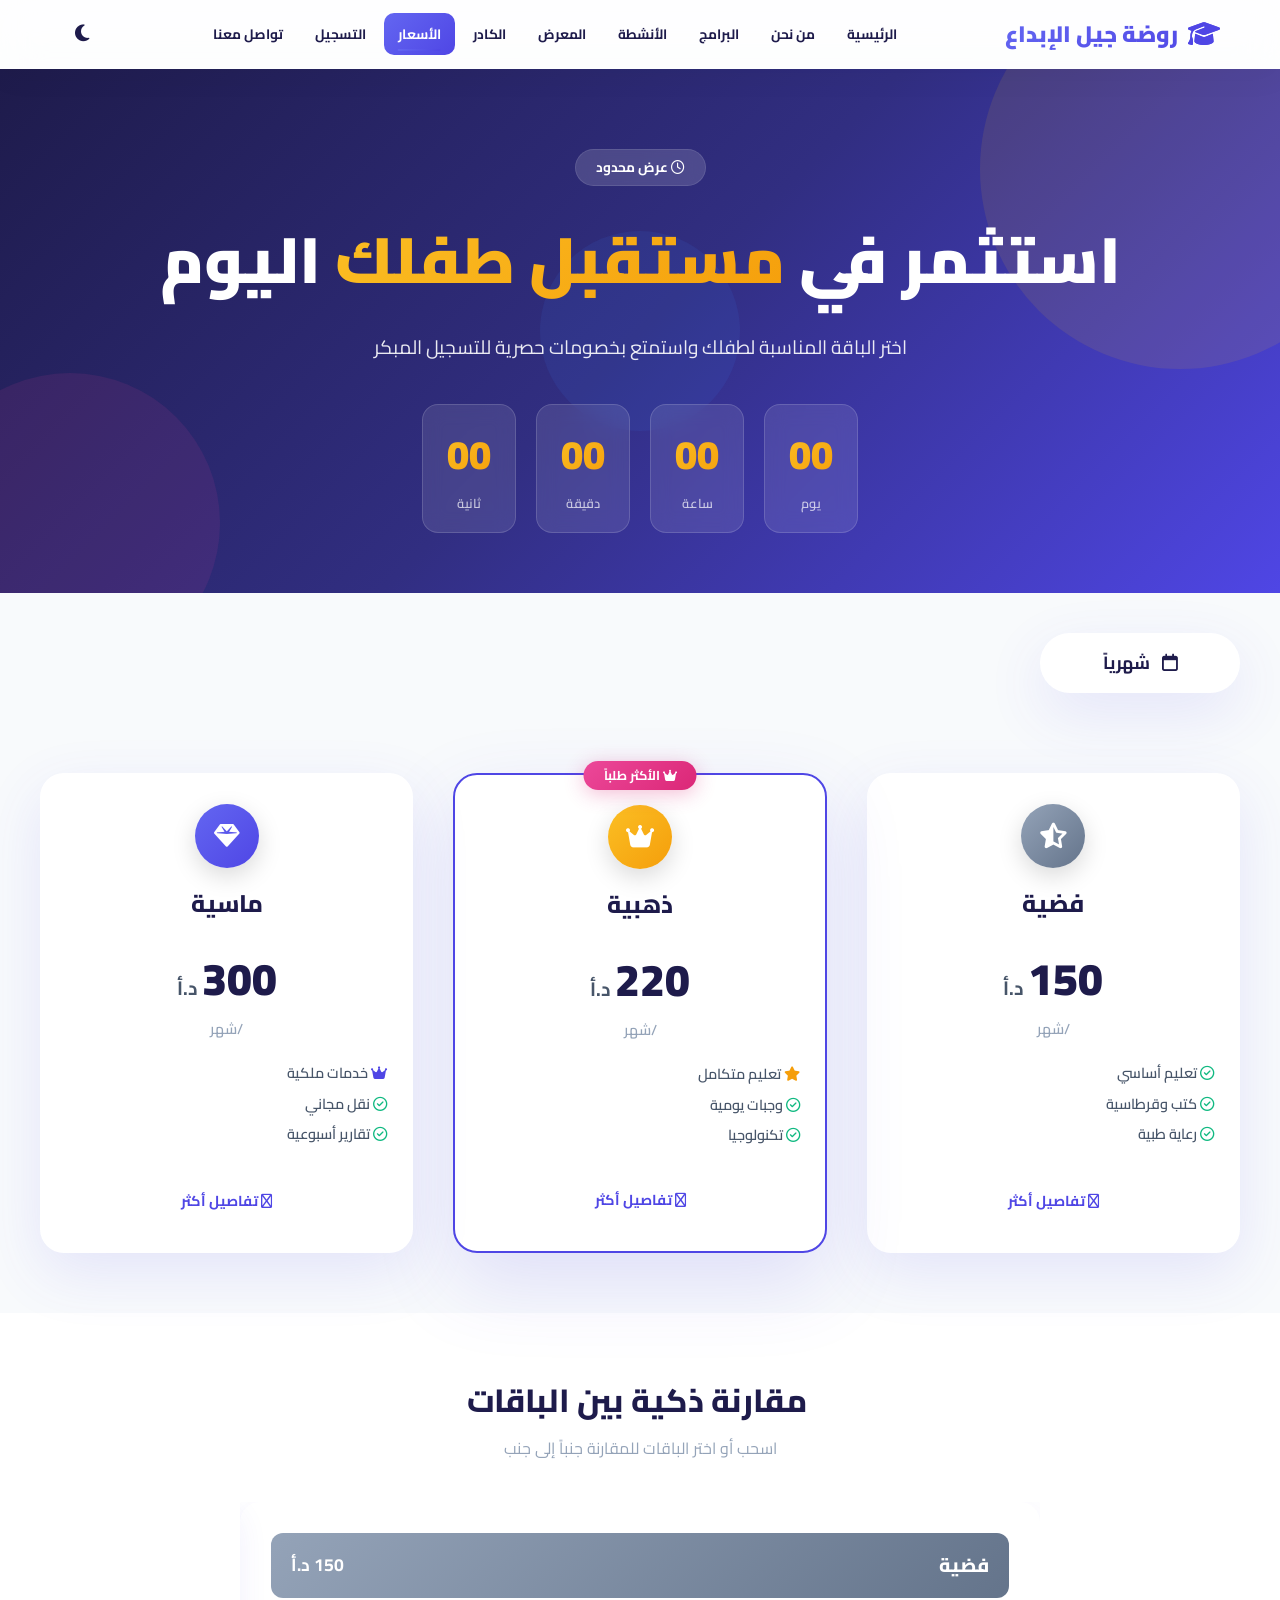
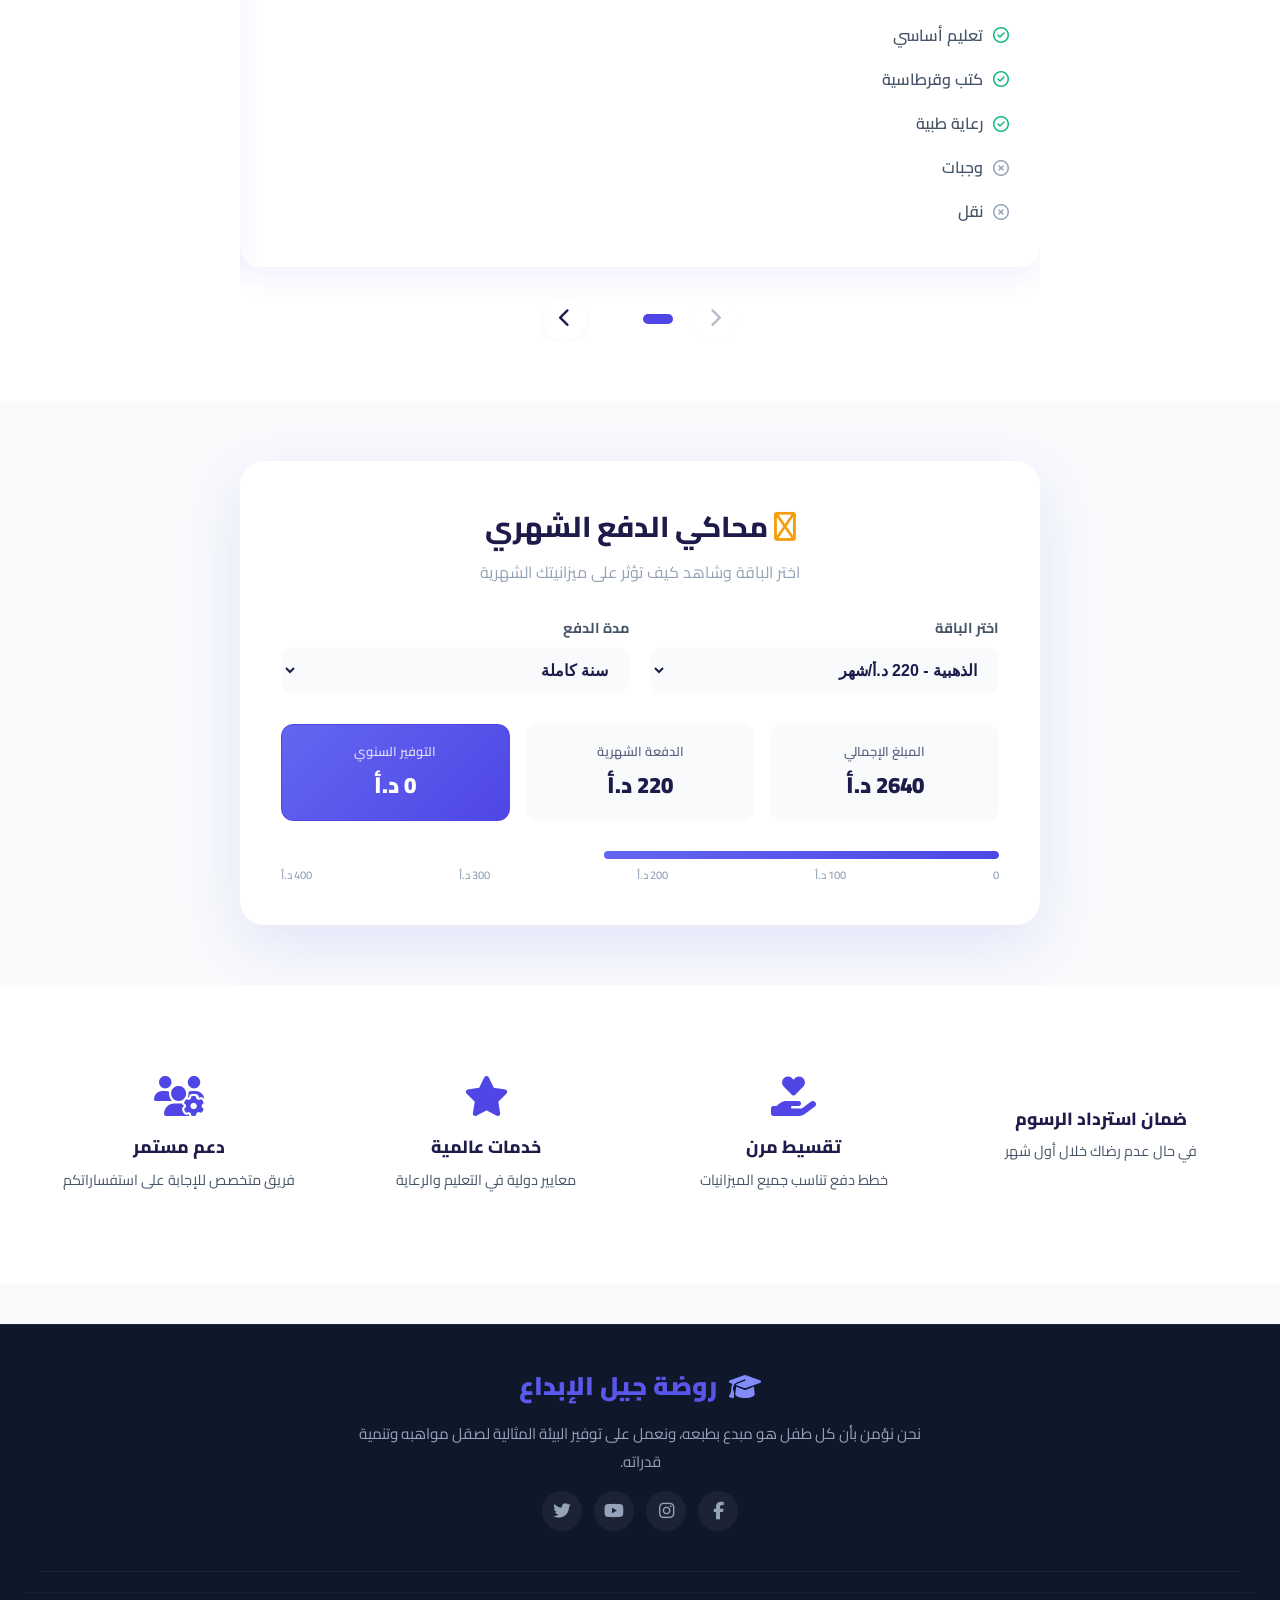
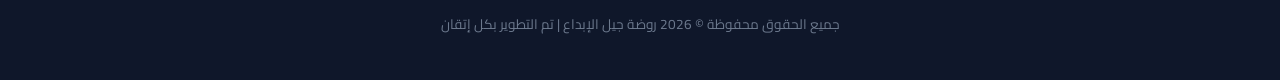
==== commit 42f55d9f: "Remove urgent announcement ticker from pricing page" ====
--- a/pricing.html
+++ b/pricing.html
@@ -1320,6 +1320,28 @@
     .announcement-text i {
         margin-left: 4px;
     }
+    /* ====== إصلاح شريط الإعلانات ====== */
+.urgent-ticker-text {
+    display: flex;
+    align-items: center;
+    white-space: nowrap;
+    animation: tickerLoop 25s linear infinite;
+}
+
+@keyframes tickerLoop {
+    0% { transform: translateX(-100%); }
+    100% { transform: translateX(100%); }
+}
+
+.announcement-text {
+    display: inline-block;
+    padding-right: 20px;
+    flex-shrink: 0;
+}
+
+.announcement-text i {
+    margin-left: 4px;
+}
      </style>
 </head>
 <body>
@@ -1327,15 +1349,7 @@
     <div class="progress-container">
         <div class="progress-bar" id="progressBar"></div>
     </div>
-
-    <div class="urgent-ticker-container" role="alert" aria-live="assertive">
-        <div class="urgent-ticker-text">
-            <span class="urgent-badge"><i class="fa-solid fa-bullhorn"></i> عاجل</span>
-            <span class="announcement-text">
-                🎉 خصم 20% للتسجيل المبكر | 👨‍👩‍👧 خصم 15% للأشقاء | 🚌 توصيل مجاني للمناطق القريبة | 🎁 حقيبة مدرسية مجانية لأول 30 طفلاً | ⭐ التسجيل مفتوح للعام الدراسي الجديد 2026 - 2027
-            </span>
-        </div>
-    </div>
+ 
 
     <header>
         <nav>
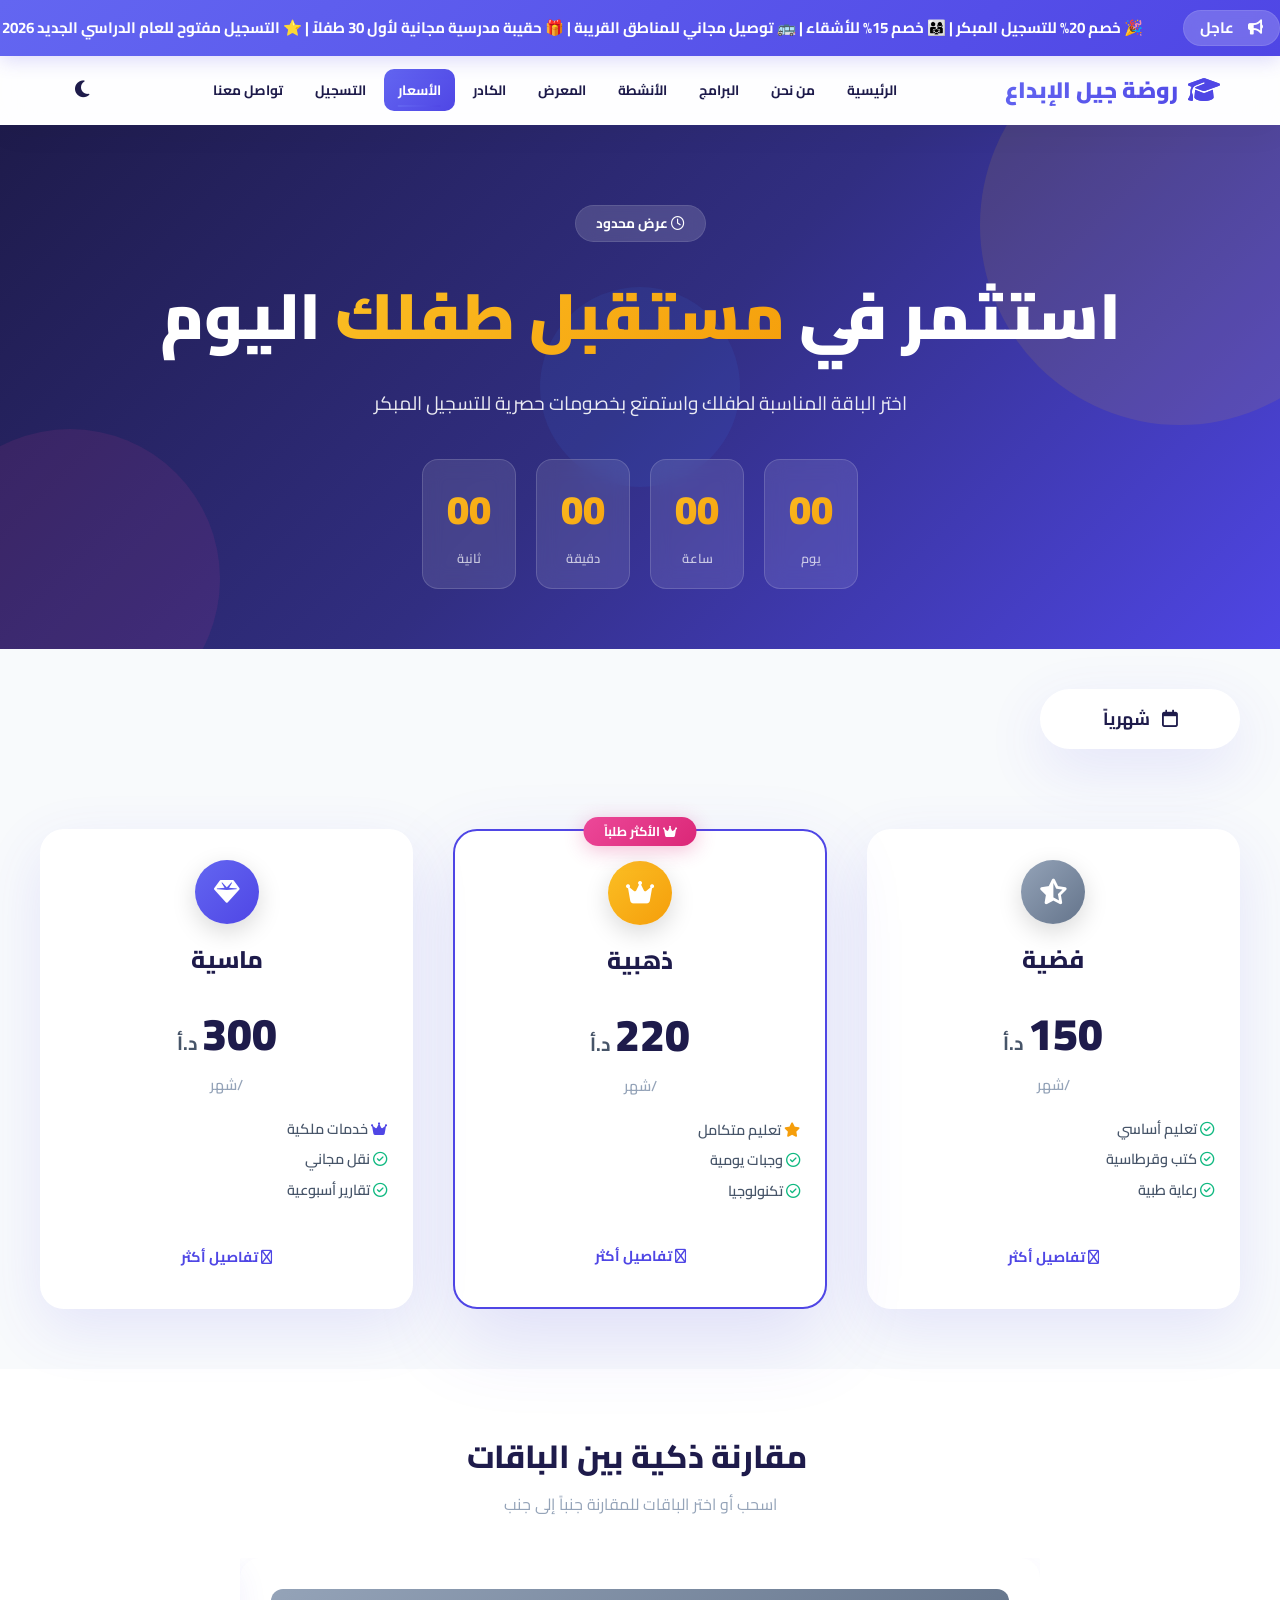
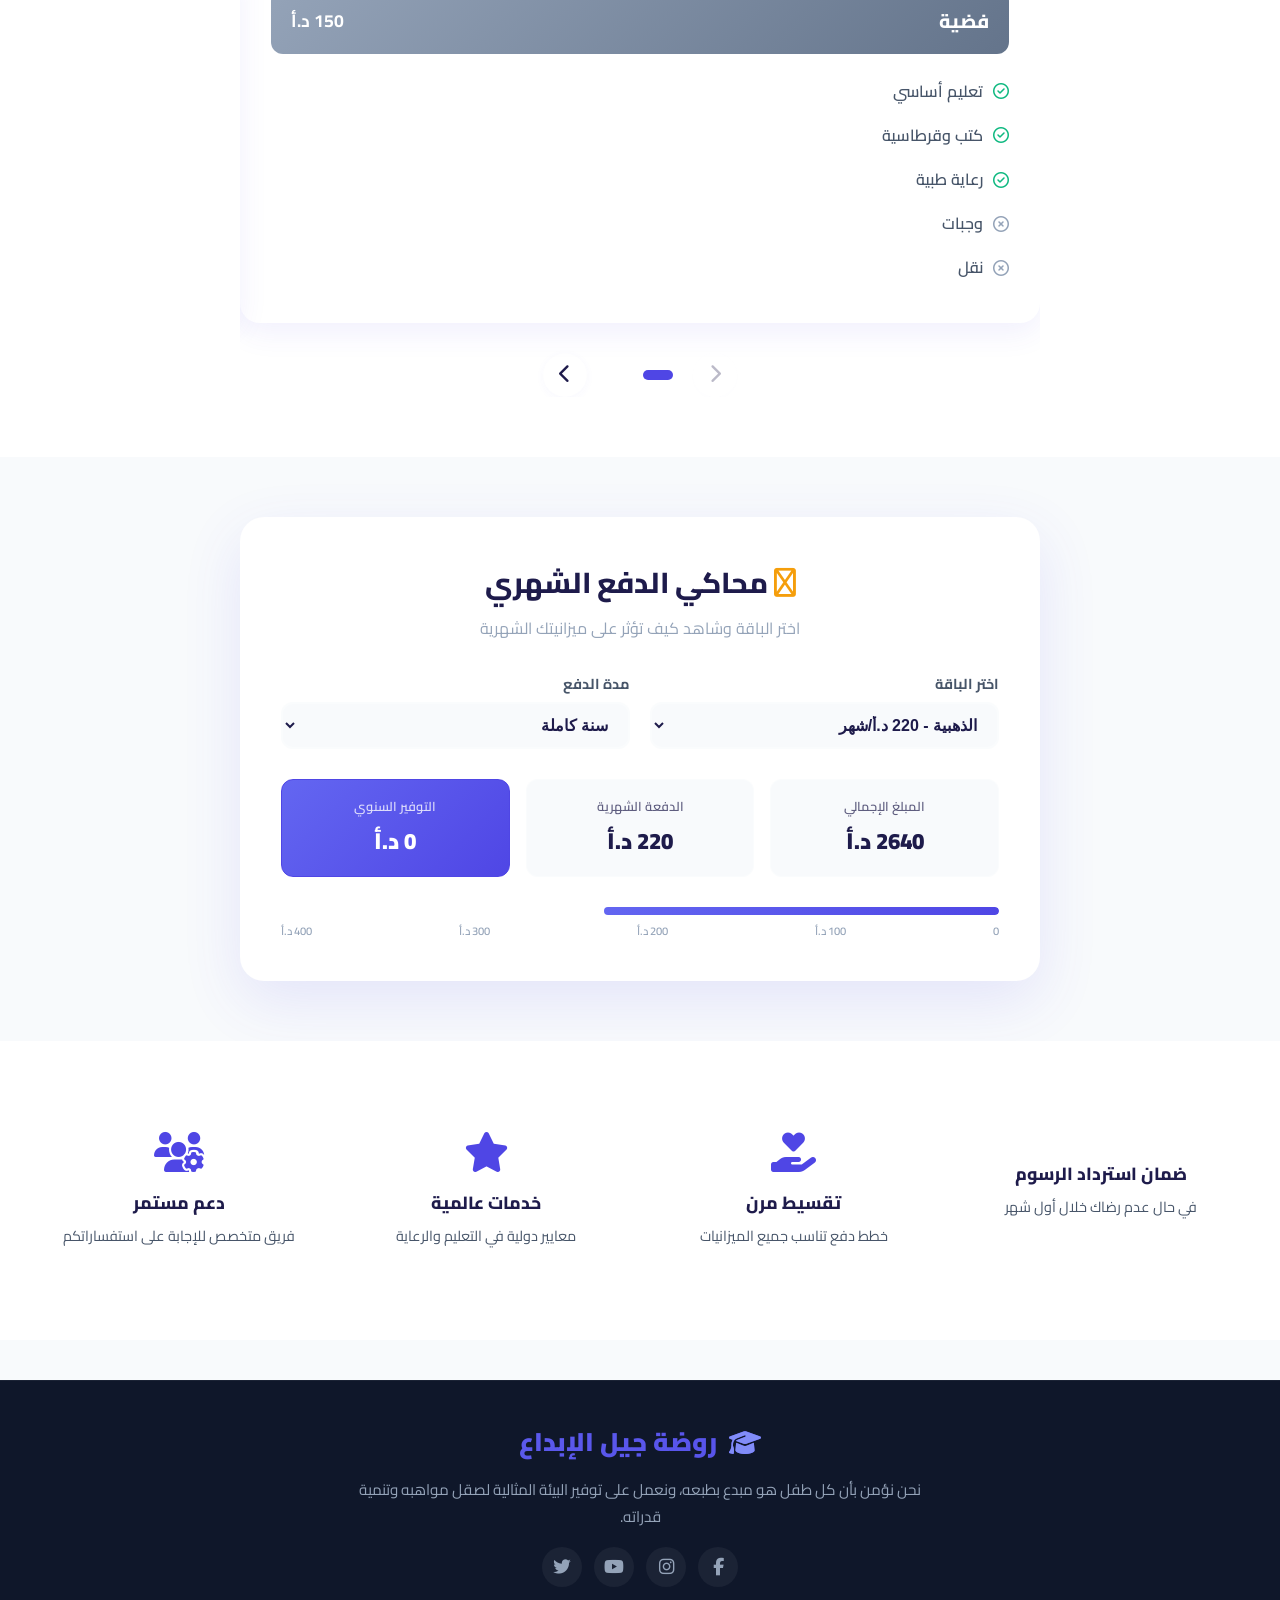
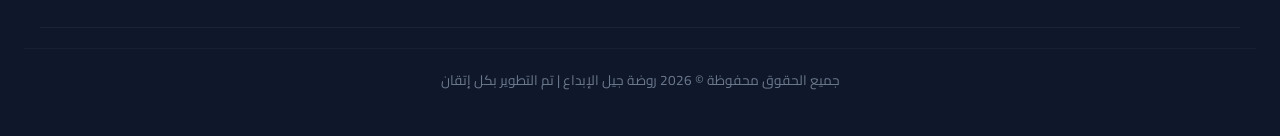
==== commit 47ddee2b: "Add urgent announcement ticker with improved styling and accessibility" ====
--- a/pricing.html
+++ b/pricing.html
@@ -81,8 +81,43 @@
             transition: width 0.1s ease;
         }
 
-        /* ====== شريط الإعلانات ====== */
-        
+         /* ====== شريط الإعلانات ====== */
+        .urgent-ticker-container {
+            background: var(--primary-gradient);
+            color: #fff;
+            padding: 10px 0;
+            overflow: hidden;
+            font-weight: 700;
+            font-size: 0.95rem;
+            z-index: 1000;
+        }
+        .urgent-ticker-text {
+            display: flex;
+            align-items: center;
+            white-space: nowrap;
+            animation: tickerLoop 25s linear infinite;
+        }
+         @keyframes tickerLoop {
+    0% { transform: translateX(-100%); }
+    100% { transform: translateX(100%); }
+}
+        .urgent-badge {
+            background: rgba(255, 255, 255, 0.2);
+            padding: 4px 16px;
+            border-radius: 50px;
+            margin-left: 20px;
+            display: inline-flex;
+            align-items: center;
+            gap: 8px;
+            flex-shrink: 0;
+        }
+        .urgent-badge i { margin-left: 6px; }
+        .announcement-text {
+            display: inline-block;
+            padding-right: 20px;
+            flex-shrink: 0;
+        }
+        .announcement-text i { margin-left: 4px; }
 
         /* ====== الهيدر ====== */
         header {
@@ -1309,39 +1344,8 @@
     min-width: 100%;
     flex-shrink: 0;
 }
-     /* ====== إصلاح شريط الإعلانات ====== */
-    .urgent-ticker-text {
-        animation: tickerLoop 25s linear infinite;
-    }
-@keyframes tickerLoop {
-    0% { transform: translateX(-100%); }
-    100% { transform: translateX(100%); }
-}
-    .announcement-text i {
-        margin-left: 4px;
-    }
-    /* ====== إصلاح شريط الإعلانات ====== */
-.urgent-ticker-text {
-    display: flex;
-    align-items: center;
-    white-space: nowrap;
-    animation: tickerLoop 25s linear infinite;
-}
-
-@keyframes tickerLoop {
-    0% { transform: translateX(-100%); }
-    100% { transform: translateX(100%); }
-}
-
-.announcement-text {
-    display: inline-block;
-    padding-right: 20px;
-    flex-shrink: 0;
-}
-
-.announcement-text i {
-    margin-left: 4px;
-}
+   
+   
      </style>
 </head>
 <body>
@@ -1350,6 +1354,15 @@
         <div class="progress-bar" id="progressBar"></div>
     </div>
  
+  <!-- ====== شريط الإعلانات ====== -->
+    <div class="urgent-ticker-container" role="alert" aria-live="assertive">
+        <div class="urgent-ticker-text">
+            <span class="urgent-badge"><i class="fa-solid fa-bullhorn"></i> عاجل</span>
+            <span class="announcement-text">
+                🎉 خصم 20% للتسجيل المبكر | 👨‍👩‍👧 خصم 15% للأشقاء | 🚌 توصيل مجاني للمناطق القريبة | 🎁 حقيبة مدرسية مجانية لأول 30 طفلاً | ⭐ التسجيل مفتوح للعام الدراسي الجديد 2026 - 2027
+            </span>
+        </div>
+    </div>
 
     <header>
         <nav>
